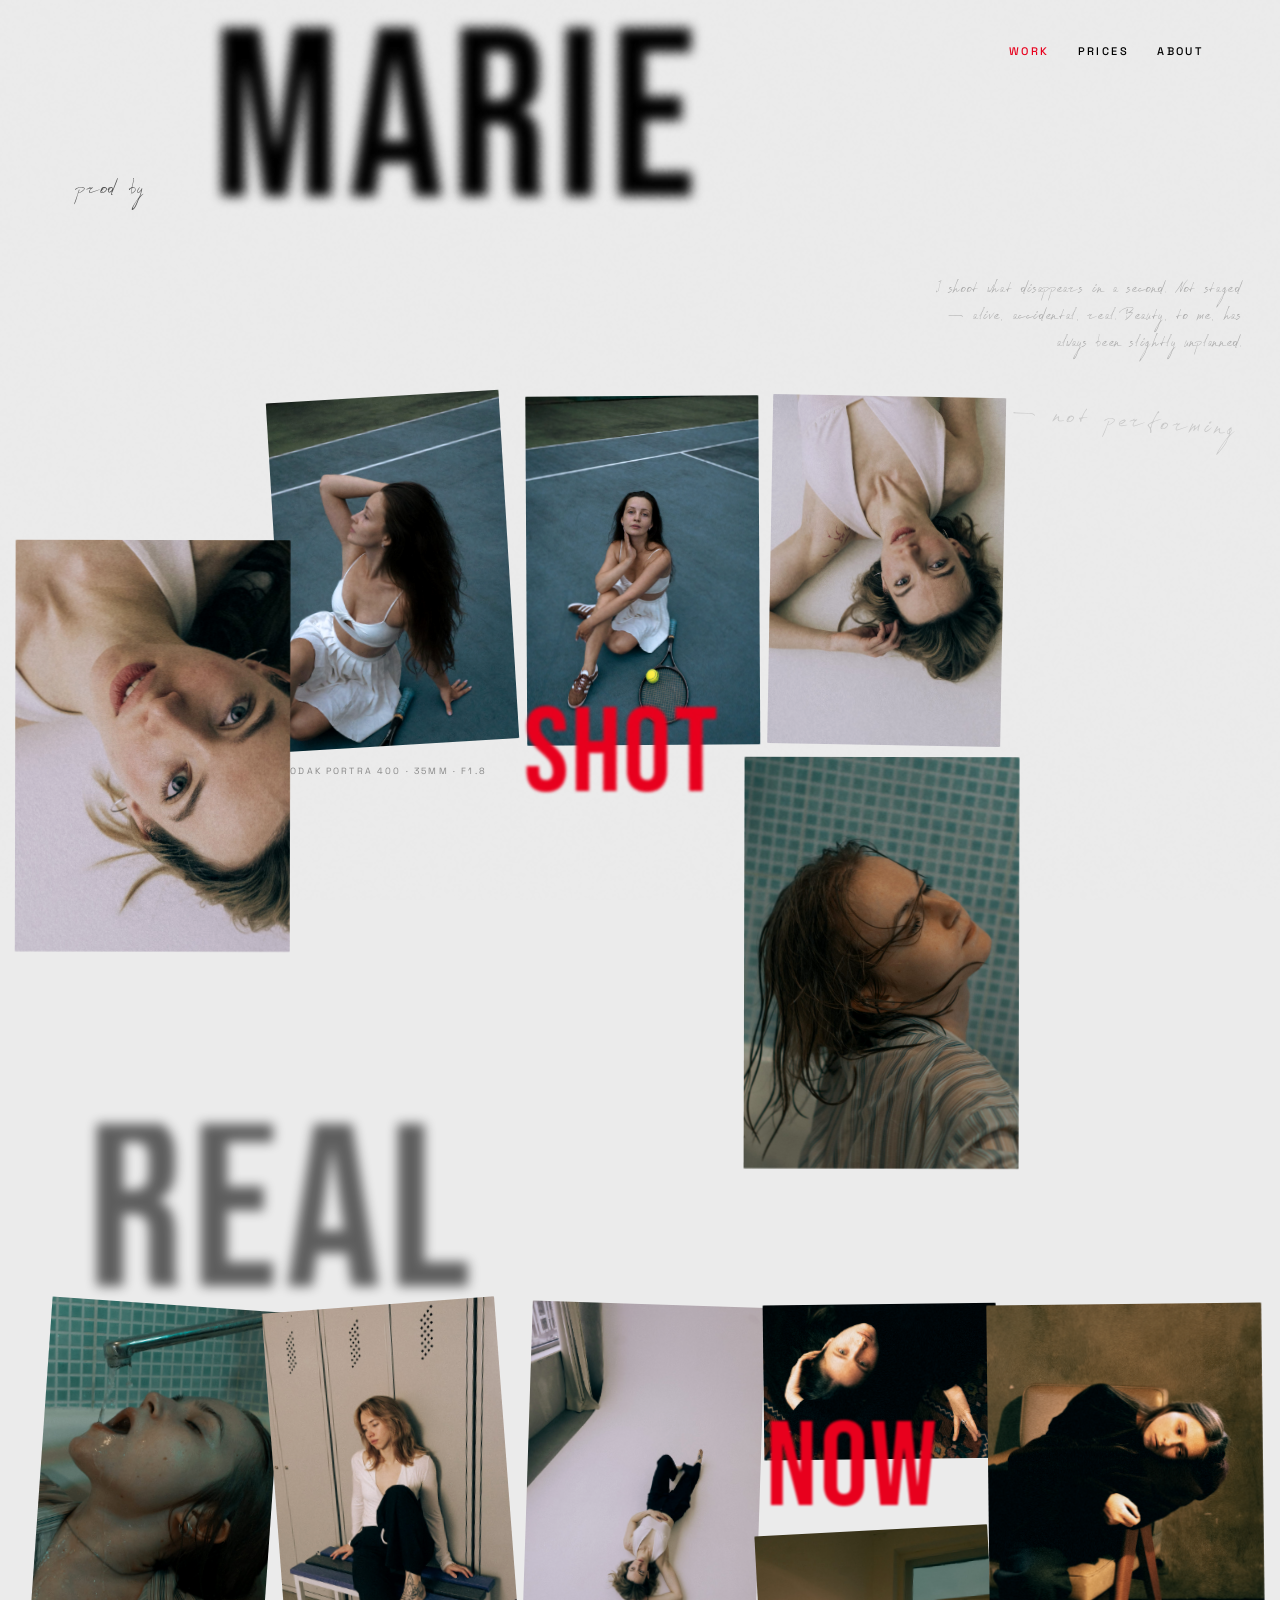
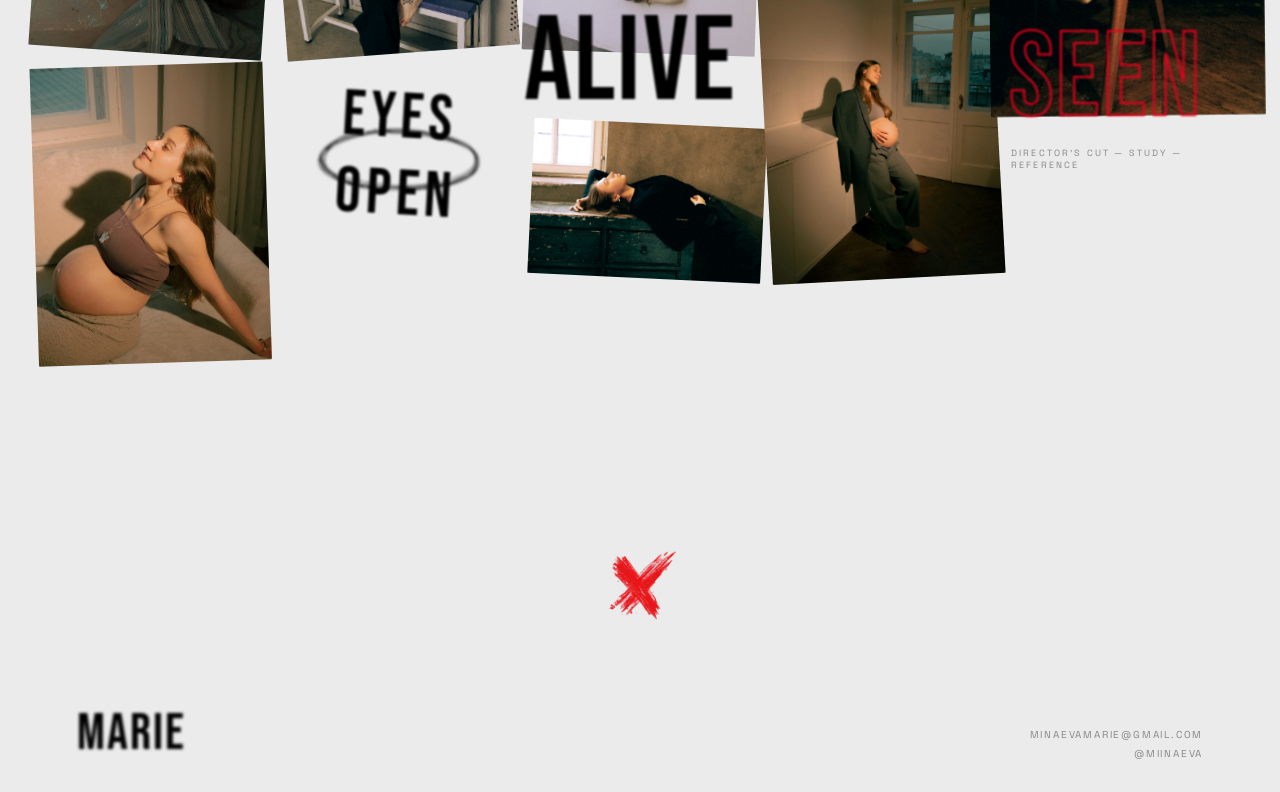
==== index.html @ 97c56f2b "video update" ====
<!DOCTYPE html>
<html lang="ru">
<head>
  <meta charset="UTF-8">
  <meta name="viewport" content="width=device-width, initial-scale=1.0">
  <title>MARIE — Portfolio</title>
  <link rel="icon" href="icons/favicon.png" type="image/png">
  <link rel="stylesheet" href="style.css">
</head>
<body>

  <nav>
    <span class="nav-sub">prod by</span>
    <a href="index.html" class="nav-logo">MARIE</a>
    <div class="nav-links">
      <a href="index.html" class="active">WORK</a>
      <a href="pricing.html">PRICES</a>
      <a href="about.html">ABOUT</a>
    </div>
  </nav>

  <div class="quote-sidebar">I shoot what disappears in a second. Not staged — alive, accidental, real. Beauty, to me, has always been slightly unplanned.</div>

  <div class="gallery-intro">
    <div class="gallery-intro-quote">I shoot what disappears in a second. Not staged — alive, accidental, real. Beauty, to me, has always been slightly unplanned.</div>
  </div>

  <div class="gallery-wrap">
    <div class="gallery-grid" id="gallery"></div>
  </div>

  <div class="page-footer-cross">
    <img src="icons/cross.png" alt="">
  </div>

  <footer class="site-footer">
    <div class="site-footer-name">MARIE</div>
    <div class="site-footer-links">
      <a href="mailto:minaevamarie@gmail.com">minaevamarie@gmail.com</a>
      <a href="https://www.instagram.com/miinaeva/" target="_blank" rel="noopener">@miinaeva</a>
    </div>
  </footer>

  <div id="lightbox">
    <button id="lb-close">×</button>
    <button id="lb-prev">&#8592;</button>
    <button id="lb-next">&#8594;</button>
    <img id="lb-img" src="" alt="">
    <iframe id="lb-video" src="" allow="autoplay; fullscreen; picture-in-picture" allowfullscreen></iframe>
  </div>

  <script src="script.js"></script>
  <script src="grain.js"></script>
</body>
</html>
---- style.css ----
@import url('https://fonts.googleapis.com/css2?family=Bebas+Neue&family=Rock+Salt&family=Space+Grotesk:wght@300;400;500&display=swap');

@font-face {
  font-family: 'Chicoree';
  src: url('font/Chicoree Em. Bold.otf') format('opentype');
  font-weight: bold;
  font-style: normal;
}

@font-face {
  font-family: 'Shlapak';
  src: url('font/Shlapak Script.otf') format('opentype');
  font-weight: normal;
  font-style: normal;
}

:root {
  --bg: #FFFFFF;
  --black: #000000;
  --red: #E8001D;
}

*, *::before, *::after { box-sizing: border-box; margin: 0; padding: 0; }
html { scroll-behavior: smooth; }

body {
  background-color: var(--bg);
  background-image: url("data:image/svg+xml,%3Csvg xmlns='http://www.w3.org/2000/svg' width='250' height='250'%3E%3Cfilter id='n'%3E%3CfeTurbulence type='fractalNoise' baseFrequency='0.75' numOctaves='4' stitchTiles='stitch'/%3E%3CfeColorMatrix type='saturate' values='0'/%3E%3CfeBlend in='SourceGraphic' mode='multiply'/%3E%3C/filter%3E%3Crect width='250' height='250' filter='url(%23n)' opacity='0.08'/%3E%3C/svg%3E");
  background-repeat: repeat;
  background-size: 400px 400px;
  color: var(--black);
  font-family: 'Space Grotesk', sans-serif;
  overflow-x: hidden;
}


/* ── NAV ── */
nav {
  position: relative;
  z-index: 500;
  overflow: visible;
  display: flex;
  justify-content: space-between;
  align-items: flex-end;
  padding: 22px 6% 18px;
  background-color: var(--bg);
  background-image: url("data:image/svg+xml,%3Csvg xmlns='http://www.w3.org/2000/svg' width='250' height='250'%3E%3Cfilter id='n'%3E%3CfeTurbulence type='fractalNoise' baseFrequency='0.75' numOctaves='4' stitchTiles='stitch'/%3E%3CfeColorMatrix type='saturate' values='0'/%3E%3CfeBlend in='SourceGraphic' mode='multiply'/%3E%3C/filter%3E%3Crect width='250' height='250' filter='url(%23n)' opacity='0.08'/%3E%3C/svg%3E");
  background-size: 400px 400px;
}

.nav-sub {
  font-family: 'Shlapak', cursive;
  font-size: 22px;
  font-weight: normal;
  letter-spacing: 0.04em;
  color: #555555;
  text-transform: lowercase;
  white-space: nowrap;
  position: absolute;
  left: 6%;
  bottom: 46px;
}

.nav-logo {
  font-family: 'Bebas Neue', sans-serif;
  font-size: clamp(100px, 20vw, 240px);
  color: var(--black);
  text-decoration: none;
  letter-spacing: 0.03em;
  line-height: 0.85;
  filter: blur(6px);
  margin-left: 12%;
}

.nav-links { display: flex; gap: 28px; align-self: flex-start; padding-top: 22px; }

.nav-links a {
  font-size: 11px;
  font-weight: 500;
  letter-spacing: 0.22em;
  text-transform: uppercase;
  color: var(--black);
  text-decoration: none;
  transition: color 0.15s;
}

.nav-links a.active,
.nav-links a:hover { color: var(--red); }

/* ── GALLERY ── */
.gallery-wrap { padding: 20px 3% 120px 3%; position: relative; }

.gallery-grid {
  columns: 5 140px;
  column-gap: 10px;
}

/* Photo card */
.photo-card {
  break-inside: avoid;
  display: inline-block;
  width: 100%;
  margin-bottom: 12px;
  position: relative;
  overflow: visible;
  cursor: pointer;
  z-index: 1;
  opacity: 0;
  translate: 0 18px;
  transition: opacity 0.55s ease, translate 0.55s ease;
}

.photo-card.visible {
  opacity: 1;
  translate: 0 0;
}

.photo-card:hover { z-index: 20; }

.photo-inner {
  overflow: hidden;
  position: relative;
  line-height: 0;
  border-radius: 1px;
  -webkit-transform: translateZ(0);
  transform: translateZ(0);
  -webkit-backface-visibility: hidden;
  backface-visibility: hidden;
}

.photo-inner img {
  width: 100%;
  height: auto;
  display: block;
  transition: transform 0.5s ease;
  filter: contrast(1.04);
}

.photo-card:hover .photo-inner img { transform: scale(1.03); }

/* Big photo card */
.photo-card.big {
  z-index: 5;
  margin-bottom: 28px;
  transform-origin: top center;
}

/* Cross stamp on photo */
.photo-x {
  position: absolute;
  pointer-events: none;
  z-index: 5;
  top: 5%;
  left: 5%;
  width: 42%;
}

.photo-x img {
  width: 100%;
  height: auto;
  display: block;
  mix-blend-mode: multiply;
}

/* ━━━━━━━━━━━━━━━━━━━━━━━━━━━━━━━━
   SCATTER TEXT TYPES
━━━━━━━━━━━━━━━━━━━━━━━━━━━━━━━━ */

/* Shared base for all scatter elements */
[class^="st"] {
  break-inside: avoid;
  display: inline-block;
  width: 100%;
  position: relative;
  pointer-events: none;
  user-select: none;
  margin-bottom: 12px;
}

/* ── 1. HUGE single word: SHOT / STILL / PROOF etc. */
.st-word {
  font-family: 'Bebas Neue', sans-serif;
  font-size: clamp(52px, 10vw, 120px);
  line-height: 0.84;
  letter-spacing: 0.02em;
  color: var(--black);
  padding: 4px 0;
}

.st-word.outline {
  -webkit-text-stroke: 2px var(--black);
  color: transparent;
}

.st-word.red { color: var(--red); }

.st-word.red-outline {
  -webkit-text-stroke: 2px var(--red);
  color: transparent;
}

/* ghost — enormous, barely visible, background feel */
.st-word.ghost {
  font-size: clamp(100px, 22vw, 260px);
  color: rgba(0,0,0,0.04);
  line-height: 0.8;
  overflow: visible;
  -webkit-text-stroke: 0;
}

/* Creep over photo above */
.overlap-up {
  margin-top: -56px;
  z-index: 10;
  margin-bottom: 6px;
}

.overlap-up-sm {
  margin-top: -28px;
  z-index: 10;
  margin-bottom: 4px;
}

/* ── 2. Dazed-style phrase: "no filter needed" */
.st-phrase {
  font-family: 'Shlapak', cursive;
  font-size: clamp(14px, 2.4vw, 24px);
  letter-spacing: 0.14em;
  color: var(--black);
  padding: 10px 2px;
  line-height: 1.1;
}

.st-phrase.gray  { color: #C8C8C8; }
.st-phrase.red   { color: var(--red); font-size: clamp(16px, 3vw, 30px); }
.st-phrase.right { text-align: right; margin-left: auto; display: block; }

/* ── 3. Illegible handwriting — very small, extreme rotation */
.st-illegible {
  font-family: 'Rock Salt', cursive;
  font-size: 11px;
  color: rgba(0, 0, 0, 0.22);
  white-space: nowrap;
  overflow: visible;
  padding: 20px 0 16px;
  line-height: 1;
  letter-spacing: 0.01em;
  transform-origin: left center;
}

/* ── 4. Polaroid handwritten caption — small, legible-ish, gray */
.st-hand {
  font-family: 'Rock Salt', cursive;
  font-size: 18px;
  color: #C0C0C0;
  padding: 10px 4px;
  line-height: 1.3;
}

.st-hand.dark {
  font-size: 16px;
  color: rgba(0,0,0,0.3);
}

/* ── 5. Film/editorial label */
.st-label {
  font-family: 'Space Grotesk', sans-serif;
  font-size: 9px;
  letter-spacing: 0.24em;
  text-transform: uppercase;
  color: #888888;
  padding: 8px 2px;
}

/* ── 6. Long italic quote */
.st-quote {
  break-inside: avoid;
  display: inline-block;
  width: 100%;
  font-family: 'Space Grotesk', sans-serif;
  font-size: 10px;
  font-style: italic;
  font-weight: 300;
  color: #AAAAAA;
  line-height: 1.6;
  text-align: right;
  letter-spacing: 0.04em;
  padding: 6px 2px;
  margin-bottom: 10px;
}

.quote-sidebar {
  display: none;
}

/* ── Gallery intro ─────────────────────────────────────────── */
.gallery-intro {
  padding: 30px 3% 20px;
  display: flex;
  justify-content: flex-end;
}

.gallery-intro-quote {
  font-family: 'Shlapak', cursive;
  font-size: 16px;
  font-style: normal;
  font-weight: 300;
  color: #AAAAAA;
  line-height: 1.7;
  letter-spacing: 0.04em;
  max-width: 320px;
  text-align: right;
}

/* ── Shot image */
.st-shot {
  break-inside: avoid;
  display: inline-block;
  width: 100%;
  margin-bottom: 12px;
}

.st-shot img {
  width: 70%;
  max-width: 220px;
  height: auto;
  display: block;
  mix-blend-mode: multiply;
}

/* ── Circled text */
.st-circled {
  break-inside: avoid;
  display: inline-block;
  width: 100%;
  margin-bottom: 12px;
  position: relative;
}

.st-circled-text {
  font-family: 'Bebas Neue', sans-serif;
  font-size: clamp(32px, 6vw, 64px);
  letter-spacing: 0.08em;
  color: var(--black);
  display: block;
  text-align: center;
  padding: 14px 24px;
  position: relative;
  z-index: 1;
  filter: blur(1px);
}

.st-circled-text.red { color: var(--red); }

.st-circle-img {
  position: absolute;
  top: 50%;
  left: 50%;
  transform: translate(-50%, -50%);
  width: 92%;
  height: auto;
  pointer-events: none;
  mix-blend-mode: multiply;
  filter: blur(1.5px);
  z-index: 2;
}

/* ── 7. Cross image */
.st-x {
  padding: 0;
}

.st-x img {
  width: 55%;
  max-width: 180px;
  height: auto;
  display: block;
  mix-blend-mode: multiply;
}

/* ── 8. Thin red rule */
.st-rule {
  border: none;
  border-top: 2px solid var(--red);
  margin-bottom: 12px;
  break-inside: avoid;
  display: inline-block;
  width: 100%;
}

/* ── BLUR WORD — full width, column-span ── */
.st-blur {
  column-span: all;
  display: block;
  font-family: 'Bebas Neue', sans-serif;
  font-size: clamp(100px, 20vw, 240px);
  line-height: 0.75;
  letter-spacing: 0.03em;
  color: var(--black);
  filter: blur(6px);
  opacity: 0.6;
  padding: 0 4%;
  margin: -10px 0 0;
  pointer-events: none;
  user-select: none;
  overflow: hidden;
}

.st-blur.red { color: var(--red); }

/* ── TORN PAPER ── */

/* Full-width torn strip — spans all columns, acts as section break */
.paper-break {
  column-span: all;
  display: block;
  width: 100%;
  position: relative;
  margin: 10px 0 6px;
  overflow: hidden;
  line-height: 0;
  background: #0a0a0a;
}

.paper-break img {
  width: 100%;
  height: 100px;
  object-fit: cover;
  object-position: center 48%;
  display: block;
  opacity: 0.92;
}

.paper-break-text {
  position: absolute;
  top: 50%;
  left: 50%;
  transform: translate(-50%, -50%);
  font-family: 'Bebas Neue', sans-serif;
  font-size: clamp(13px, 2vw, 20px);
  letter-spacing: 0.28em;
  color: #ffffff;
  white-space: nowrap;
  pointer-events: none;
}

/* Torn note — column-flow card, text on white paper area */
.paper-note {
  break-inside: avoid;
  display: inline-block;
  width: 100%;
  margin-bottom: 12px;
  position: relative;
  line-height: 0;
}

.paper-note img {
  width: 100%;
  height: auto;
  display: block;
}

.paper-note-text {
  position: absolute;
  top: 48%;
  left: 50%;
  transform: translate(-50%, -50%);
  font-family: 'Rock Salt', cursive;
  font-size: clamp(14px, 2.2vw, 20px);
  color: #3A3A3A;
  text-align: center;
  width: 76%;
  line-height: 1.4;
  white-space: nowrap;
  overflow: hidden;
  pointer-events: none;
}

/* ── VIDEO ── */
.photo-inner video {
  width: 100%;
  height: auto;
  display: block;
  transition: transform 0.5s ease;
  filter: contrast(1.04);
}

.photo-card:hover .photo-inner video { transform: scale(1.03); }

#lb-video {
  display: none;
  width: 90vw;
  max-width: 900px;
  aspect-ratio: 16/9;
  border: none;
  cursor: default;
}


/* ── Footer cross ── */
.page-footer-cross {
  display: flex;
  justify-content: center;
  padding: 10px 0 0;
}

.page-footer-cross img {
  width: 120px;
  height: auto;
  mix-blend-mode: multiply;
}

/* ── Site footer ── */
.site-footer {
  display: flex;
  justify-content: space-between;
  align-items: flex-end;
  padding: 16px 6% 32px;
  margin-top: 8px;
}

.site-footer-name {
  font-family: 'Bebas Neue', sans-serif;
  font-size: clamp(28px, 5vw, 52px);
  letter-spacing: 0.04em;
  color: var(--black);
  filter: blur(1.5px);
  line-height: 1;
}

.site-footer-links {
  display: flex;
  flex-direction: column;
  align-items: flex-end;
  gap: 6px;
}

.site-footer-links a {
  font-family: 'Space Grotesk', sans-serif;
  font-size: 10px;
  font-weight: 400;
  letter-spacing: 0.18em;
  text-transform: uppercase;
  color: #888;
  text-decoration: none;
  transition: color 0.15s;
}

.site-footer-links a:hover { color: var(--red); }

/* ── LIGHTBOX ── */
#lightbox {
  display: none;
  position: fixed;
  inset: 0;
  background: rgba(0,0,0,0.95);
  z-index: 1000;
  align-items: center;
  justify-content: center;
  cursor: zoom-out;
}

#lightbox.open { display: flex; }

#lb-img {
  max-width: 90vw;
  max-height: 90vh;
  object-fit: contain;
  display: block;
  cursor: default;
  user-select: none;
}

#lb-close {
  position: fixed;
  top: 20px;
  right: 28px;
  background: none;
  border: none;
  color: #fff;
  font-family: 'Bebas Neue', sans-serif;
  font-size: 48px;
  line-height: 1;
  cursor: pointer;
  opacity: 0.6;
  transition: opacity 0.2s;
  z-index: 1001;
}

#lb-close:hover { opacity: 1; }

#lb-prev, #lb-next {
  position: fixed;
  top: 50%;
  transform: translateY(-50%);
  background: none;
  border: none;
  color: #fff;
  font-size: 28px;
  cursor: pointer;
  opacity: 0.35;
  transition: opacity 0.2s;
  padding: 24px 18px;
  z-index: 1001;
}

#lb-prev { left: 8px; }
#lb-next { right: 8px; }
#lb-prev:hover, #lb-next:hover { opacity: 1; }

/* ━━━━━━━━━━━━━━━━━━━━━━━━━━━━━━━━
   ABOUT PAGE
━━━━━━━━━━━━━━━━━━━━━━━━━━━━━━━━ */
.about-wrap {
  display: grid;
  grid-template-columns: 1fr 1fr;
  min-height: calc(100vh - 72px);
}

.about-photo {
  position: sticky;
  top: 72px;
  height: calc(100vh - 72px);
  overflow: hidden;
  padding: 72px 52px 72px 64px;
  box-sizing: border-box;
}

.about-photo img {
  width: 100%;
  height: 100%;
  object-fit: cover;
  object-position: center 15%;
  display: block;
  filter: contrast(1.06);
}

.about-content {
  padding: 64px 32px 80px 8%;
  display: flex;
  flex-direction: column;
  justify-content: center;
  gap: 32px;
}

.about-name {
  font-family: 'Bebas Neue', sans-serif;
  font-size: clamp(72px, 10vw, 120px);
  line-height: 0.85;
  letter-spacing: 0.03em;
}

.about-name .dot { color: var(--red); }

.about-bio {
  font-family: 'Shlapak', cursive;
  font-size: clamp(20px, 2.4vw, 26px);
  line-height: 1.7;
  color: #1A1A1A;
  margin-bottom: 1.7em;
  max-width: 380px;
}

.about-divider {
  width: 40px;
  height: 2px;
  background: var(--red);
}

.about-links { display: flex; flex-direction: column; width: 100%; }

.about-link {
  display: flex;
  align-items: center;
  justify-content: space-between;
  text-decoration: none;
  color: var(--black);
  font-size: 11px;
  font-weight: 500;
  letter-spacing: 0.2em;
  text-transform: uppercase;
  padding: 16px 0;
  border-bottom: 1px solid rgba(0,0,0,0.1);
  transition: color 0.2s, padding-left 0.2s;
}

.about-link:hover { color: var(--red); padding-left: 8px; }

.link-arrow {
  font-family: 'Bebas Neue', sans-serif;
  font-size: 20px;
  letter-spacing: 0;
}

/* ── RESPONSIVE ── */

@media (max-width: 900px) {
  .gallery-grid { columns: 4 130px; }
}

/* ── Tablet ── */
@media (max-width: 860px) {
  .about-wrap { grid-template-columns: 1fr; }
  .about-photo {
    position: relative;
    top: 0;
    height: 75vw;
    padding: 20px 20px 0;
  }
  .about-content { padding: 40px 8% 60px; justify-content: flex-start; }
  .about-bio { font-size: clamp(18px, 3.5vw, 24px); max-width: 100%; }
}

/* ── Mobile ── */
@media (max-width: 600px) {
  /* Nav */
  nav { padding: 14px 5% 12px; }
  .nav-logo {
    font-size: clamp(62px, 17vw, 100px);
    margin-left: 22%;
    filter: blur(4px);
  }
  .nav-sub { font-size: 16px; bottom: 30px; left: 5%; }
  .nav-links { gap: 14px; padding-top: 12px; }
  .nav-links a { font-size: 10px; letter-spacing: 0.18em; }

  /* Gallery intro */
  .gallery-intro { padding: 16px 4% 10px; }
  .gallery-intro-quote {
    font-size: 14px;
    max-width: 100%;
    text-align: right;
  }

  /* Gallery grid */
  .gallery-wrap { padding: 12px 2% 80px; }
  .gallery-grid { columns: 2 130px; column-gap: 8px; }
  .photo-card { margin-bottom: 8px; }

  /* Scatter text */
  .st-word { font-size: clamp(34px, 9vw, 72px); }
  .st-blur {
    font-size: clamp(72px, 18vw, 160px);
    padding: 0 2%;
    filter: blur(3px);
  }
  .st-phrase { font-size: clamp(12px, 3.5vw, 20px); letter-spacing: 0.08em; }
  .st-label { font-size: 8px; letter-spacing: 0.18em; }
  .overlap-up { margin-top: -26px; }
  .st-circled-text { font-size: clamp(24px, 7vw, 48px); }

  /* About */
  .about-photo { height: 80vw; padding: 16px 16px 0; }
  .about-content { padding: 32px 6% 50px; gap: 20px; }
  .about-bio {
    font-size: clamp(18px, 5vw, 24px);
    margin-bottom: 1em;
  }
  .about-link { padding: 14px 0; font-size: 10px; }

  /* Lightbox */
  #lb-close { font-size: 36px; top: 14px; right: 16px; }
  #lb-prev, #lb-next { font-size: 22px; padding: 16px 12px; }
  #lb-img { max-width: 96vw; max-height: 86vh; }

  /* Footer */
  .page-footer-cross img { width: 80px; }
}
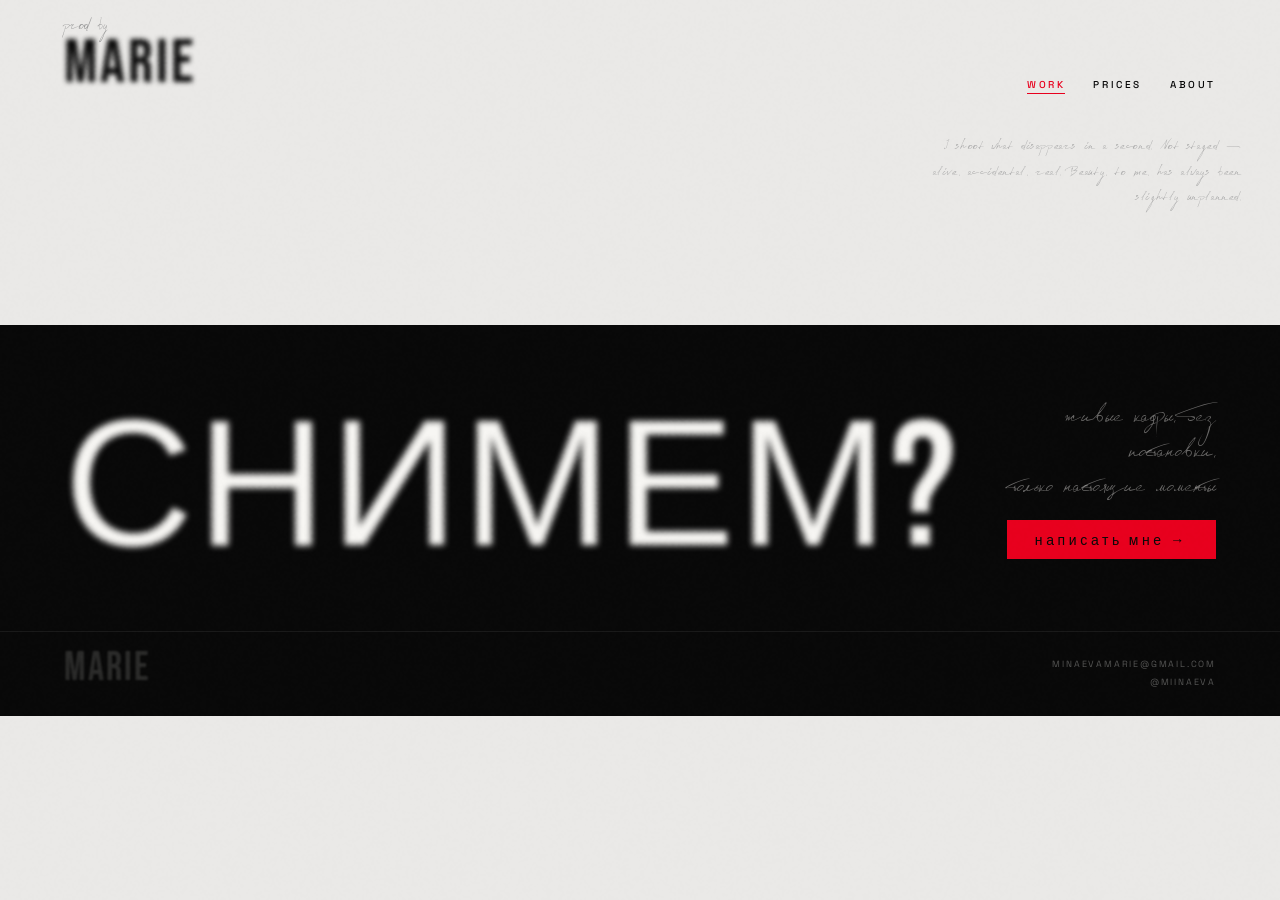
==== commit ace63377: "redesign" ====
--- a/index.html
+++ b/index.html
@@ -9,17 +9,28 @@
 </head>
 <body>
 
-  <nav>
-    <span class="nav-sub">prod by</span>
-    <a href="index.html" class="nav-logo">MARIE</a>
+  <!-- ── CURSOR ── -->
+  <div id="cursor">
+    <svg width="28" height="28" viewBox="0 0 28 28" fill="none">
+      <line x1="14" y1="0" x2="14" y2="10" stroke="#E8001D" stroke-width="1.5"/>
+      <line x1="14" y1="18" x2="14" y2="28" stroke="#E8001D" stroke-width="1.5"/>
+      <line x1="0" y1="14" x2="10" y2="14" stroke="#E8001D" stroke-width="1.5"/>
+      <line x1="18" y1="14" x2="28" y2="14" stroke="#E8001D" stroke-width="1.5"/>
+      <circle id="cursor-dot" cx="14" cy="14" r="2.5" fill="#E8001D"/>
+    </svg>
+  </div>
+
+  <nav id="main-nav">
+    <div class="nav-left">
+      <span class="nav-sub">prod by</span>
+      <a href="index.html" class="nav-logo">MARIE</a>
+    </div>
     <div class="nav-links">
       <a href="index.html" class="active">WORK</a>
       <a href="pricing.html">PRICES</a>
       <a href="about.html">ABOUT</a>
     </div>
   </nav>
-
-  <div class="quote-sidebar">I shoot what disappears in a second. Not staged — alive, accidental, real. Beauty, to me, has always been slightly unplanned.</div>
 
   <div class="gallery-intro">
     <div class="gallery-intro-quote">I shoot what disappears in a second. Not staged — alive, accidental, real. Beauty, to me, has always been slightly unplanned.</div>
@@ -29,8 +40,12 @@
     <div class="gallery-grid" id="gallery"></div>
   </div>
 
-  <div class="page-footer-cross">
-    <img src="icons/cross.png" alt="">
+  <div class="cta-section">
+    <div class="cta-big">СНИМЕМ?</div>
+    <div class="cta-right">
+      <p class="cta-tagline">живые кадры, без постановки,<br>только настоящие моменты</p>
+      <a href="https://t.me/miinaeva" class="cta-btn" target="_blank" rel="noopener">написать мне →</a>
+    </div>
   </div>
 
   <footer class="site-footer">
@@ -45,11 +60,33 @@
     <button id="lb-close">×</button>
     <button id="lb-prev">&#8592;</button>
     <button id="lb-next">&#8594;</button>
-    <img id="lb-img" src="" alt="">
+    <img id="lb-img" alt="">
     <iframe id="lb-video" src="" allow="autoplay; fullscreen; picture-in-picture" allowfullscreen></iframe>
   </div>
 
   <script src="script.js"></script>
   <script src="grain.js"></script>
+  <script>
+    // ── Sticky nav ──
+    const nav = document.getElementById('main-nav');
+    window.addEventListener('scroll', () => {
+      nav.classList.toggle('scrolled', window.scrollY > 30);
+    }, { passive: true });
+
+    // ── Custom cursor ──
+    const cursor = document.getElementById('cursor');
+    let mx = -100, my = -100, cx = -100, cy = -100;
+    document.addEventListener('mousemove', e => { mx = e.clientX; my = e.clientY; });
+    (function raf() {
+      cx += (mx - cx) * 0.18;
+      cy += (my - cy) * 0.18;
+      cursor.style.transform = `translate(${cx}px, ${cy}px) translate(-50%, -50%)`;
+      requestAnimationFrame(raf);
+    })();
+    document.querySelectorAll('a, button, .photo-card').forEach(el => {
+      el.addEventListener('mouseenter', () => cursor.classList.add('hovering'));
+      el.addEventListener('mouseleave', () => cursor.classList.remove('hovering'));
+    });
+  </script>
 </body>
-</html>+</html>
--- a/style.css
+++ b/style.css
@@ -15,8 +15,8 @@
 }
 
 :root {
-  --bg: #FFFFFF;
-  --black: #000000;
+  --bg: #F7F6F3;
+  --black: #080808;
   --red: #E8001D;
 }
 
@@ -25,74 +25,136 @@
 
 body {
   background-color: var(--bg);
-  background-image: url("data:image/svg+xml,%3Csvg xmlns='http://www.w3.org/2000/svg' width='250' height='250'%3E%3Cfilter id='n'%3E%3CfeTurbulence type='fractalNoise' baseFrequency='0.75' numOctaves='4' stitchTiles='stitch'/%3E%3CfeColorMatrix type='saturate' values='0'/%3E%3CfeBlend in='SourceGraphic' mode='multiply'/%3E%3C/filter%3E%3Crect width='250' height='250' filter='url(%23n)' opacity='0.08'/%3E%3C/svg%3E");
+  background-image: url("data:image/svg+xml,%3Csvg xmlns='http://www.w3.org/2000/svg' width='250' height='250'%3E%3Cfilter id='n'%3E%3CfeTurbulence type='fractalNoise' baseFrequency='0.75' numOctaves='4' stitchTiles='stitch'/%3E%3CfeColorMatrix type='saturate' values='0'/%3E%3CfeBlend in='SourceGraphic' mode='multiply'/%3E%3C/filter%3E%3Crect width='250' height='250' filter='url(%23n)' opacity='0.05'/%3E%3C/svg%3E");
   background-repeat: repeat;
   background-size: 400px 400px;
   color: var(--black);
   font-family: 'Space Grotesk', sans-serif;
   overflow-x: hidden;
-}
-
-
-/* ── NAV ── */
+  cursor: none;
+}
+
+/* ━━━━━━━━━━━━━━━━━━━━━━━━━━
+   CUSTOM CURSOR
+━━━━━━━━━━━━━━━━━━━━━━━━━━ */
+#cursor {
+  position: fixed;
+  top: 0; left: 0;
+  pointer-events: none;
+  z-index: 9999;
+  transform: translate(-50%, -50%);
+}
+#cursor svg { display: block; }
+#cursor-dot {
+  transition: transform 0.2s ease;
+  transform-origin: center;
+}
+#cursor.hovering #cursor-dot { transform: scale(3); }
+a, button, .photo-card { cursor: none; }
+
+/* ━━━━━━━━━━━━━━━━━━━━━━━━━━
+   NAV
+━━━━━━━━━━━━━━━━━━━━━━━━━━ */
 nav {
-  position: relative;
+  position: sticky;
+  top: 0;
   z-index: 500;
-  overflow: visible;
   display: flex;
   justify-content: space-between;
   align-items: flex-end;
-  padding: 22px 6% 18px;
+  padding: 16px 5% 12px;
   background-color: var(--bg);
-  background-image: url("data:image/svg+xml,%3Csvg xmlns='http://www.w3.org/2000/svg' width='250' height='250'%3E%3Cfilter id='n'%3E%3CfeTurbulence type='fractalNoise' baseFrequency='0.75' numOctaves='4' stitchTiles='stitch'/%3E%3CfeColorMatrix type='saturate' values='0'/%3E%3CfeBlend in='SourceGraphic' mode='multiply'/%3E%3C/filter%3E%3Crect width='250' height='250' filter='url(%23n)' opacity='0.08'/%3E%3C/svg%3E");
+  background-image: url("data:image/svg+xml,%3Csvg xmlns='http://www.w3.org/2000/svg' width='250' height='250'%3E%3Cfilter id='n'%3E%3CfeTurbulence type='fractalNoise' baseFrequency='0.75' numOctaves='4' stitchTiles='stitch'/%3E%3CfeColorMatrix type='saturate' values='0'/%3E%3CfeBlend in='SourceGraphic' mode='multiply'/%3E%3C/filter%3E%3Crect width='250' height='250' filter='url(%23n)' opacity='0.05'/%3E%3C/svg%3E");
   background-size: 400px 400px;
+  border-bottom: 1.5px solid transparent;
+  transition: border-color 0.3s ease, box-shadow 0.3s ease;
+}
+nav.scrolled {
+  border-bottom-color: var(--red);
+  box-shadow: 0 1px 0 0 var(--red);
+}
+
+.nav-left {
+  display: flex;
+  flex-direction: column;
+  gap: 0;
 }
 
 .nav-sub {
   font-family: 'Shlapak', cursive;
-  font-size: 22px;
+  font-size: 16px;
   font-weight: normal;
-  letter-spacing: 0.04em;
-  color: #555555;
-  text-transform: lowercase;
-  white-space: nowrap;
-  position: absolute;
-  left: 6%;
-  bottom: 46px;
+  color: #999;
+  line-height: 1;
+  margin-bottom: 1px;
 }
 
 .nav-logo {
   font-family: 'Bebas Neue', sans-serif;
-  font-size: clamp(100px, 20vw, 240px);
+  font-size: clamp(36px, 5.5vw, 62px);
   color: var(--black);
   text-decoration: none;
-  letter-spacing: 0.03em;
-  line-height: 0.85;
-  filter: blur(6px);
-  margin-left: 12%;
-}
-
-.nav-links { display: flex; gap: 28px; align-self: flex-start; padding-top: 22px; }
+  letter-spacing: 0.05em;
+  line-height: 1;
+  filter: blur(2.5px);
+  transition: filter 0.3s;
+}
+.nav-logo:hover { filter: blur(0); }
+
+.nav-links {
+  display: flex;
+  gap: 28px;
+  align-self: flex-end;
+  padding-bottom: 4px;
+}
 
 .nav-links a {
-  font-size: 11px;
+  font-size: 10px;
   font-weight: 500;
-  letter-spacing: 0.22em;
+  letter-spacing: 0.26em;
   text-transform: uppercase;
   color: var(--black);
   text-decoration: none;
   transition: color 0.15s;
-}
-
+  position: relative;
+}
+.nav-links a::after {
+  content: '';
+  position: absolute;
+  bottom: -3px; left: 0; right: 0;
+  height: 1.5px;
+  background: var(--red);
+  transform: scaleX(0);
+  transform-origin: left;
+  transition: transform 0.2s ease;
+}
+.nav-links a.active::after,
+.nav-links a:hover::after { transform: scaleX(1); }
 .nav-links a.active,
 .nav-links a:hover { color: var(--red); }
 
 /* ── GALLERY ── */
-.gallery-wrap { padding: 20px 3% 120px 3%; position: relative; }
+.gallery-wrap { padding: 20px 3% 0 3%; position: relative; }
 
 .gallery-grid {
-  columns: 5 140px;
-  column-gap: 10px;
+  columns: 4;
+  column-gap: 8px;
+}
+
+/* Main photos row */
+.gallery-main-row {
+  column-span: all;
+  display: flex;
+  gap: 8px;
+  margin-bottom: 8px;
+  align-items: flex-start;
+}
+
+.gallery-main-row .photo-card {
+  flex: 1;
+  min-width: 0;
+  margin-bottom: 0;
+  max-width: 33.333%;
 }
 
 /* Photo card */
@@ -100,10 +162,10 @@
   break-inside: avoid;
   display: inline-block;
   width: 100%;
-  margin-bottom: 12px;
+  margin-bottom: 8px;
   position: relative;
-  overflow: visible;
-  cursor: pointer;
+  overflow: hidden;
+  cursor: none;
   z-index: 1;
   opacity: 0;
   translate: 0 18px;
@@ -115,6 +177,17 @@
   translate: 0 0;
 }
 
+.photo-card::after {
+  content: '';
+  position: absolute;
+  inset: 0;
+  border: 2px solid var(--red);
+  opacity: 0;
+  transition: opacity 0.25s ease;
+  pointer-events: none;
+  z-index: 2;
+}
+.photo-card:hover::after { opacity: 1; }
 .photo-card:hover { z-index: 20; }
 
 .photo-inner {
@@ -141,32 +214,44 @@
 /* Big photo card */
 .photo-card.big {
   z-index: 5;
-  margin-bottom: 28px;
+  margin-bottom: 24px;
   transform-origin: top center;
 }
 
-/* Cross stamp on photo */
-.photo-x {
-  position: absolute;
-  pointer-events: none;
-  z-index: 5;
-  top: 5%;
-  left: 5%;
-  width: 42%;
-}
-
-.photo-x img {
+/* ── VIDEO ── */
+.photo-inner video {
   width: 100%;
   height: auto;
   display: block;
-  mix-blend-mode: multiply;
-}
-
-/* ━━━━━━━━━━━━━━━━━━━━━━━━━━━━━━━━
+  transition: transform 0.5s ease;
+  filter: contrast(1.04);
+}
+.photo-inner:has(video) {
+  aspect-ratio: 9 / 16;
+  background: #111;
+}
+.photo-inner:has(video) video {
+  position: absolute;
+  inset: 0;
+  width: 100%;
+  height: 100%;
+  object-fit: cover;
+}
+.photo-inner { position: relative; }
+.photo-card:hover .photo-inner video { transform: scale(1.03); }
+
+#lb-video {
+  display: none;
+  width: 90vw;
+  max-width: 900px;
+  aspect-ratio: 16/9;
+  border: none;
+  cursor: default;
+}
+
+/* ━━━━━━━━━━━━━━━━━━━━━━━━━━
    SCATTER TEXT TYPES
-━━━━━━━━━━━━━━━━━━━━━━━━━━━━━━━━ */
-
-/* Shared base for all scatter elements */
+━━━━━━━━━━━━━━━━━━━━━━━━━━ */
 [class^="st"] {
   break-inside: avoid;
   display: inline-block;
@@ -174,10 +259,9 @@
   position: relative;
   pointer-events: none;
   user-select: none;
-  margin-bottom: 12px;
-}
-
-/* ── 1. HUGE single word: SHOT / STILL / PROOF etc. */
+  margin-bottom: 8px;
+}
+
 .st-word {
   font-family: 'Bebas Neue', sans-serif;
   font-size: clamp(52px, 10vw, 120px);
@@ -186,20 +270,9 @@
   color: var(--black);
   padding: 4px 0;
 }
-
-.st-word.outline {
-  -webkit-text-stroke: 2px var(--black);
-  color: transparent;
-}
-
+.st-word.outline { -webkit-text-stroke: 2px var(--black); color: transparent; }
 .st-word.red { color: var(--red); }
-
-.st-word.red-outline {
-  -webkit-text-stroke: 2px var(--red);
-  color: transparent;
-}
-
-/* ghost — enormous, barely visible, background feel */
+.st-word.red-outline { -webkit-text-stroke: 2px var(--red); color: transparent; }
 .st-word.ghost {
   font-size: clamp(100px, 22vw, 260px);
   color: rgba(0,0,0,0.04);
@@ -207,21 +280,9 @@
   overflow: visible;
   -webkit-text-stroke: 0;
 }
-
-/* Creep over photo above */
-.overlap-up {
-  margin-top: -56px;
-  z-index: 10;
-  margin-bottom: 6px;
-}
-
-.overlap-up-sm {
-  margin-top: -28px;
-  z-index: 10;
-  margin-bottom: 4px;
-}
-
-/* ── 2. Dazed-style phrase: "no filter needed" */
+.overlap-up { margin-top: -56px; z-index: 10; margin-bottom: 6px; }
+.overlap-up-sm { margin-top: -28px; z-index: 10; margin-bottom: 4px; }
+
 .st-phrase {
   font-family: 'Shlapak', cursive;
   font-size: clamp(14px, 2.4vw, 24px);
@@ -230,16 +291,14 @@
   padding: 10px 2px;
   line-height: 1.1;
 }
-
 .st-phrase.gray  { color: #C8C8C8; }
 .st-phrase.red   { color: var(--red); font-size: clamp(16px, 3vw, 30px); }
 .st-phrase.right { text-align: right; margin-left: auto; display: block; }
 
-/* ── 3. Illegible handwriting — very small, extreme rotation */
 .st-illegible {
   font-family: 'Rock Salt', cursive;
   font-size: 11px;
-  color: rgba(0, 0, 0, 0.22);
+  color: rgba(0,0,0,0.22);
   white-space: nowrap;
   overflow: visible;
   padding: 20px 0 16px;
@@ -248,7 +307,6 @@
   transform-origin: left center;
 }
 
-/* ── 4. Polaroid handwritten caption — small, legible-ish, gray */
 .st-hand {
   font-family: 'Rock Salt', cursive;
   font-size: 18px;
@@ -256,13 +314,8 @@
   padding: 10px 4px;
   line-height: 1.3;
 }
-
-.st-hand.dark {
-  font-size: 16px;
-  color: rgba(0,0,0,0.3);
-}
-
-/* ── 5. Film/editorial label */
+.st-hand.dark { font-size: 16px; color: rgba(0,0,0,0.3); }
+
 .st-label {
   font-family: 'Space Grotesk', sans-serif;
   font-size: 9px;
@@ -272,7 +325,6 @@
   padding: 8px 2px;
 }
 
-/* ── 6. Long italic quote */
 .st-quote {
   break-inside: avoid;
   display: inline-block;
@@ -289,22 +341,17 @@
   margin-bottom: 10px;
 }
 
-.quote-sidebar {
-  display: none;
-}
-
-/* ── Gallery intro ─────────────────────────────────────────── */
+.quote-sidebar { display: none; }
+
+/* ── Gallery intro ── */
 .gallery-intro {
-  padding: 30px 3% 20px;
+  padding: 24px 3% 16px;
   display: flex;
   justify-content: flex-end;
 }
-
 .gallery-intro-quote {
   font-family: 'Shlapak', cursive;
-  font-size: 16px;
-  font-style: normal;
-  font-weight: 300;
+  font-size: 15px;
   color: #AAAAAA;
   line-height: 1.7;
   letter-spacing: 0.04em;
@@ -312,31 +359,11 @@
   text-align: right;
 }
 
-/* ── Shot image */
-.st-shot {
-  break-inside: avoid;
-  display: inline-block;
-  width: 100%;
-  margin-bottom: 12px;
-}
-
-.st-shot img {
-  width: 70%;
-  max-width: 220px;
-  height: auto;
-  display: block;
-  mix-blend-mode: multiply;
-}
-
-/* ── Circled text */
-.st-circled {
-  break-inside: avoid;
-  display: inline-block;
-  width: 100%;
-  margin-bottom: 12px;
-  position: relative;
-}
-
+/* ── Shot image / circled / x / rule ── */
+.st-shot { break-inside: avoid; display: inline-block; width: 100%; margin-bottom: 8px; }
+.st-shot img { width: 70%; max-width: 220px; height: auto; display: block; mix-blend-mode: multiply; }
+
+.st-circled { break-inside: avoid; display: inline-block; width: 100%; margin-bottom: 8px; position: relative; }
 .st-circled-text {
   font-family: 'Bebas Neue', sans-serif;
   font-size: clamp(32px, 6vw, 64px);
@@ -349,46 +376,30 @@
   z-index: 1;
   filter: blur(1px);
 }
-
 .st-circled-text.red { color: var(--red); }
-
 .st-circle-img {
   position: absolute;
-  top: 50%;
-  left: 50%;
-  transform: translate(-50%, -50%);
-  width: 92%;
-  height: auto;
+  top: 50%; left: 50%;
+  transform: translate(-50%,-50%);
+  width: 92%; height: auto;
   pointer-events: none;
   mix-blend-mode: multiply;
   filter: blur(1.5px);
   z-index: 2;
 }
 
-/* ── 7. Cross image */
-.st-x {
-  padding: 0;
-}
-
-.st-x img {
-  width: 55%;
-  max-width: 180px;
-  height: auto;
-  display: block;
-  mix-blend-mode: multiply;
-}
-
-/* ── 8. Thin red rule */
+.st-x { padding: 0; }
+.st-x img { width: 55%; max-width: 180px; height: auto; display: block; mix-blend-mode: multiply; }
+
 .st-rule {
   border: none;
-  border-top: 2px solid var(--red);
-  margin-bottom: 12px;
+  border-top: 1.5px solid var(--red);
+  margin-bottom: 8px;
   break-inside: avoid;
   display: inline-block;
   width: 100%;
 }
 
-/* ── BLUR WORD — full width, column-span ── */
 .st-blur {
   column-span: all;
   display: block;
@@ -405,12 +416,9 @@
   user-select: none;
   overflow: hidden;
 }
-
 .st-blur.red { color: var(--red); }
 
-/* ── TORN PAPER ── */
-
-/* Full-width torn strip — spans all columns, acts as section break */
+/* ── Torn paper ── */
 .paper-break {
   column-span: all;
   display: block;
@@ -421,52 +429,26 @@
   line-height: 0;
   background: #0a0a0a;
 }
-
-.paper-break img {
-  width: 100%;
-  height: 100px;
-  object-fit: cover;
-  object-position: center 48%;
-  display: block;
-  opacity: 0.92;
-}
-
+.paper-break img { width: 100%; height: 100px; object-fit: cover; object-position: center 48%; display: block; opacity: 0.92; }
 .paper-break-text {
   position: absolute;
-  top: 50%;
-  left: 50%;
-  transform: translate(-50%, -50%);
-  font-family: 'Bebas Neue', sans-serif;
-  font-size: clamp(13px, 2vw, 20px);
+  top: 50%; left: 50%;
+  transform: translate(-50%,-50%);
+  font-family: 'Bebas Neue', sans-serif;
+  font-size: clamp(13px,2vw,20px);
   letter-spacing: 0.28em;
-  color: #ffffff;
+  color: #fff;
   white-space: nowrap;
   pointer-events: none;
 }
-
-/* Torn note — column-flow card, text on white paper area */
-.paper-note {
-  break-inside: avoid;
-  display: inline-block;
-  width: 100%;
-  margin-bottom: 12px;
-  position: relative;
-  line-height: 0;
-}
-
-.paper-note img {
-  width: 100%;
-  height: auto;
-  display: block;
-}
-
+.paper-note { break-inside: avoid; display: inline-block; width: 100%; margin-bottom: 8px; position: relative; line-height: 0; }
+.paper-note img { width: 100%; height: auto; display: block; }
 .paper-note-text {
   position: absolute;
-  top: 48%;
-  left: 50%;
-  transform: translate(-50%, -50%);
+  top: 48%; left: 50%;
+  transform: translate(-50%,-50%);
   font-family: 'Rock Salt', cursive;
-  font-size: clamp(14px, 2.2vw, 20px);
+  font-size: clamp(14px,2.2vw,20px);
   color: #3A3A3A;
   text-align: center;
   width: 76%;
@@ -476,55 +458,79 @@
   pointer-events: none;
 }
 
-/* ── VIDEO ── */
-.photo-inner video {
-  width: 100%;
-  height: auto;
-  display: block;
-  transition: transform 0.5s ease;
-  filter: contrast(1.04);
-}
-
-.photo-card:hover .photo-inner video { transform: scale(1.03); }
-
-#lb-video {
-  display: none;
-  width: 90vw;
-  max-width: 900px;
-  aspect-ratio: 16/9;
-  border: none;
-  cursor: default;
-}
-
-
-/* ── Footer cross ── */
-.page-footer-cross {
-  display: flex;
-  justify-content: center;
-  padding: 10px 0 0;
-}
-
-.page-footer-cross img {
-  width: 120px;
-  height: auto;
-  mix-blend-mode: multiply;
-}
-
-/* ── Site footer ── */
+/* ━━━━━━━━━━━━━━━━━━━━━━━━━━
+   CTA SECTION
+━━━━━━━━━━━━━━━━━━━━━━━━━━ */
+.cta-section {
+  margin-top: 80px;
+  background: var(--black);
+  background-image: url("data:image/svg+xml,%3Csvg xmlns='http://www.w3.org/2000/svg' width='250' height='250'%3E%3Cfilter id='n'%3E%3CfeTurbulence type='fractalNoise' baseFrequency='0.75' numOctaves='4' stitchTiles='stitch'/%3E%3CfeColorMatrix type='saturate' values='0'/%3E%3CfeBlend in='SourceGraphic' mode='multiply'/%3E%3C/filter%3E%3Crect width='250' height='250' filter='url(%23n)' opacity='0.05'/%3E%3C/svg%3E");
+  background-size: 400px 400px;
+  padding: 72px 5% 64px;
+  display: flex;
+  align-items: flex-end;
+  justify-content: space-between;
+  gap: 40px;
+}
+.cta-big {
+  font-family: 'Bebas Neue', sans-serif;
+  font-size: clamp(72px, 14vw, 180px);
+  line-height: 0.84;
+  letter-spacing: 0.02em;
+  color: var(--bg);
+  filter: blur(3px);
+  transition: filter 0.4s;
+}
+.cta-section:hover .cta-big { filter: blur(0); }
+.cta-right {
+  display: flex;
+  flex-direction: column;
+  align-items: flex-end;
+  gap: 18px;
+  padding-bottom: 8px;
+}
+.cta-tagline {
+  font-family: 'Shlapak', cursive;
+  font-size: clamp(16px, 2vw, 22px);
+  color: rgba(247,246,243,0.4);
+  line-height: 1.6;
+  text-align: right;
+  max-width: 280px;
+}
+.cta-btn {
+  font-family: 'Bebas Neue', sans-serif;
+  font-size: 14px;
+  letter-spacing: 0.26em;
+  color: var(--black);
+  background: var(--red);
+  text-decoration: none;
+  padding: 12px 28px 10px;
+  display: inline-block;
+  transition: background 0.2s, color 0.2s;
+}
+.cta-btn:hover { background: var(--bg); color: var(--black); }
+
+/* ━━━━━━━━━━━━━━━━━━━━━━━━━━
+   FOOTER
+━━━━━━━━━━━━━━━━━━━━━━━━━━ */
 .site-footer {
+  background: var(--black);
+  background-image: url("data:image/svg+xml,%3Csvg xmlns='http://www.w3.org/2000/svg' width='250' height='250'%3E%3Cfilter id='n'%3E%3CfeTurbulence type='fractalNoise' baseFrequency='0.75' numOctaves='4' stitchTiles='stitch'/%3E%3CfeColorMatrix type='saturate' values='0'/%3E%3CfeBlend in='SourceGraphic' mode='multiply'/%3E%3C/filter%3E%3Crect width='250' height='250' filter='url(%23n)' opacity='0.05'/%3E%3C/svg%3E");
+  background-size: 400px 400px;
+  border-top: 1px solid rgba(247,246,243,0.07);
   display: flex;
   justify-content: space-between;
   align-items: flex-end;
-  padding: 16px 6% 32px;
-  margin-top: 8px;
+  padding: 16px 5% 28px;
+  margin-top: 0;
 }
 
 .site-footer-name {
   font-family: 'Bebas Neue', sans-serif;
-  font-size: clamp(28px, 5vw, 52px);
-  letter-spacing: 0.04em;
-  color: var(--black);
-  filter: blur(1.5px);
+  font-size: clamp(20px, 3.5vw, 40px);
+  letter-spacing: 0.05em;
+  color: rgba(247,246,243,0.15);
+  filter: blur(1px);
   line-height: 1;
 }
 
@@ -537,31 +543,33 @@
 
 .site-footer-links a {
   font-family: 'Space Grotesk', sans-serif;
-  font-size: 10px;
+  font-size: 9px;
   font-weight: 400;
-  letter-spacing: 0.18em;
+  letter-spacing: 0.2em;
   text-transform: uppercase;
-  color: #888;
+  color: rgba(247,246,243,0.32);
   text-decoration: none;
   transition: color 0.15s;
 }
-
 .site-footer-links a:hover { color: var(--red); }
 
-/* ── LIGHTBOX ── */
+/* ── page footer cross — убираем, заменено на CTA ── */
+.page-footer-cross { display: none; }
+
+/* ━━━━━━━━━━━━━━━━━━━━━━━━━━
+   LIGHTBOX
+━━━━━━━━━━━━━━━━━━━━━━━━━━ */
 #lightbox {
   display: none;
   position: fixed;
   inset: 0;
-  background: rgba(0,0,0,0.95);
+  background: rgba(0,0,0,0.96);
   z-index: 1000;
   align-items: center;
   justify-content: center;
-  cursor: zoom-out;
-}
-
+  cursor: none;
+}
 #lightbox.open { display: flex; }
-
 #lb-img {
   max-width: 90vw;
   max-height: 90vh;
@@ -570,25 +578,21 @@
   cursor: default;
   user-select: none;
 }
-
 #lb-close {
   position: fixed;
-  top: 20px;
-  right: 28px;
+  top: 20px; right: 28px;
   background: none;
   border: none;
   color: #fff;
   font-family: 'Bebas Neue', sans-serif;
   font-size: 48px;
   line-height: 1;
-  cursor: pointer;
-  opacity: 0.6;
+  cursor: none;
+  opacity: 0.5;
   transition: opacity 0.2s;
   z-index: 1001;
 }
-
 #lb-close:hover { opacity: 1; }
-
 #lb-prev, #lb-next {
   position: fixed;
   top: 50%;
@@ -597,20 +601,19 @@
   border: none;
   color: #fff;
   font-size: 28px;
-  cursor: pointer;
-  opacity: 0.35;
+  cursor: none;
+  opacity: 0.3;
   transition: opacity 0.2s;
   padding: 24px 18px;
   z-index: 1001;
 }
-
 #lb-prev { left: 8px; }
 #lb-next { right: 8px; }
 #lb-prev:hover, #lb-next:hover { opacity: 1; }
 
-/* ━━━━━━━━━━━━━━━━━━━━━━━━━━━━━━━━
+/* ━━━━━━━━━━━━━━━━━━━━━━━━━━
    ABOUT PAGE
-━━━━━━━━━━━━━━━━━━━━━━━━━━━━━━━━ */
+━━━━━━━━━━━━━━━━━━━━━━━━━━ */
 .about-wrap {
   display: grid;
   grid-template-columns: 1fr 1fr;
@@ -622,8 +625,15 @@
   top: 72px;
   height: calc(100vh - 72px);
   overflow: hidden;
-  padding: 72px 52px 72px 64px;
+  padding: 0;
   box-sizing: border-box;
+}
+.about-photo::after {
+  content: '';
+  position: absolute;
+  inset: 0;
+  border-right: 3px solid var(--red);
+  pointer-events: none;
 }
 
 .about-photo img {
@@ -632,29 +642,28 @@
   object-fit: cover;
   object-position: center 15%;
   display: block;
-  filter: contrast(1.06);
+  filter: contrast(1.07);
 }
 
 .about-content {
-  padding: 64px 32px 80px 8%;
+  padding: 72px 6% 80px 7%;
   display: flex;
   flex-direction: column;
   justify-content: center;
-  gap: 32px;
+  gap: 36px;
 }
 
 .about-name {
   font-family: 'Bebas Neue', sans-serif;
-  font-size: clamp(72px, 10vw, 120px);
+  font-size: clamp(72px, 10vw, 130px);
   line-height: 0.85;
   letter-spacing: 0.03em;
 }
-
 .about-name .dot { color: var(--red); }
 
 .about-bio {
   font-family: 'Shlapak', cursive;
-  font-size: clamp(20px, 2.4vw, 26px);
+  font-size: clamp(20px, 2.4vw, 27px);
   line-height: 1.7;
   color: #1A1A1A;
   margin-bottom: 1.7em;
@@ -662,7 +671,7 @@
 }
 
 .about-divider {
-  width: 40px;
+  width: 48px;
   height: 2px;
   background: var(--red);
 }
@@ -675,16 +684,15 @@
   justify-content: space-between;
   text-decoration: none;
   color: var(--black);
-  font-size: 11px;
+  font-size: 10px;
   font-weight: 500;
-  letter-spacing: 0.2em;
+  letter-spacing: 0.22em;
   text-transform: uppercase;
-  padding: 16px 0;
-  border-bottom: 1px solid rgba(0,0,0,0.1);
+  padding: 18px 0;
+  border-bottom: 1px solid rgba(0,0,0,0.09);
   transition: color 0.2s, padding-left 0.2s;
 }
-
-.about-link:hover { color: var(--red); padding-left: 8px; }
+.about-link:hover { color: var(--red); padding-left: 10px; }
 
 .link-arrow {
   font-family: 'Bebas Neue', sans-serif;
@@ -692,77 +700,51 @@
   letter-spacing: 0;
 }
 
-/* ── RESPONSIVE ── */
-
+/* ━━━━━━━━━━━━━━━━━━━━━━━━━━
+   RESPONSIVE
+━━━━━━━━━━━━━━━━━━━━━━━━━━ */
 @media (max-width: 900px) {
-  .gallery-grid { columns: 4 130px; }
-}
-
-/* ── Tablet ── */
+  .gallery-grid { columns: 3; }
+  .cta-section { flex-direction: column; align-items: flex-start; }
+}
+
 @media (max-width: 860px) {
   .about-wrap { grid-template-columns: 1fr; }
   .about-photo {
-    position: relative;
-    top: 0;
+    position: relative; top: 0;
     height: 75vw;
-    padding: 20px 20px 0;
+    padding: 0;
   }
+  .about-photo::after { border-right: none; border-bottom: 3px solid var(--red); }
   .about-content { padding: 40px 8% 60px; justify-content: flex-start; }
   .about-bio { font-size: clamp(18px, 3.5vw, 24px); max-width: 100%; }
 }
 
-/* ── Mobile ── */
 @media (max-width: 600px) {
-  /* Nav */
-  nav { padding: 14px 5% 12px; }
-  .nav-logo {
-    font-size: clamp(62px, 17vw, 100px);
-    margin-left: 22%;
-    filter: blur(4px);
-  }
-  .nav-sub { font-size: 16px; bottom: 30px; left: 5%; }
-  .nav-links { gap: 14px; padding-top: 12px; }
-  .nav-links a { font-size: 10px; letter-spacing: 0.18em; }
-
-  /* Gallery intro */
-  .gallery-intro { padding: 16px 4% 10px; }
-  .gallery-intro-quote {
-    font-size: 14px;
-    max-width: 100%;
-    text-align: right;
-  }
-
-  /* Gallery grid */
-  .gallery-wrap { padding: 12px 2% 80px; }
-  .gallery-grid { columns: 2 130px; column-gap: 8px; }
-  .photo-card { margin-bottom: 8px; }
-
-  /* Scatter text */
-  .st-word { font-size: clamp(34px, 9vw, 72px); }
-  .st-blur {
-    font-size: clamp(72px, 18vw, 160px);
-    padding: 0 2%;
-    filter: blur(3px);
-  }
-  .st-phrase { font-size: clamp(12px, 3.5vw, 20px); letter-spacing: 0.08em; }
-  .st-label { font-size: 8px; letter-spacing: 0.18em; }
-  .overlap-up { margin-top: -26px; }
-  .st-circled-text { font-size: clamp(24px, 7vw, 48px); }
-
-  /* About */
-  .about-photo { height: 80vw; padding: 16px 16px 0; }
+  nav { padding: 12px 5% 10px; }
+  .nav-logo { font-size: clamp(28px, 9vw, 44px); filter: blur(2px); }
+  .nav-sub { font-size: 13px; }
+  .nav-links { gap: 14px; }
+  .nav-links a { font-size: 9px; letter-spacing: 0.18em; }
+
+  .gallery-intro { padding: 14px 3% 10px; }
+  .gallery-intro-quote { font-size: 13px; max-width: 100%; text-align: right; }
+
+  .gallery-wrap { padding: 10px 2% 0; }
+  .gallery-grid { columns: 2; column-gap: 6px; }
+  .photo-card { margin-bottom: 6px; }
+  .gallery-main-row { flex-wrap: wrap; gap: 6px; margin-bottom: 6px; }
+  .gallery-main-row .photo-card { flex: 1 1 calc(50% - 3px); max-width: 100%; }
+
+  .cta-section { padding: 48px 5% 44px; }
+  .cta-big { font-size: clamp(64px, 18vw, 120px); }
+
+  .about-photo { height: 80vw; }
   .about-content { padding: 32px 6% 50px; gap: 20px; }
-  .about-bio {
-    font-size: clamp(18px, 5vw, 24px);
-    margin-bottom: 1em;
-  }
-  .about-link { padding: 14px 0; font-size: 10px; }
-
-  /* Lightbox */
+  .about-bio { font-size: clamp(18px, 5vw, 24px); margin-bottom: 1em; }
+  .about-link { padding: 14px 0; font-size: 9px; }
+
   #lb-close { font-size: 36px; top: 14px; right: 16px; }
   #lb-prev, #lb-next { font-size: 22px; padding: 16px 12px; }
   #lb-img { max-width: 96vw; max-height: 86vh; }
-
-  /* Footer */
-  .page-footer-cross img { width: 80px; }
-}+}
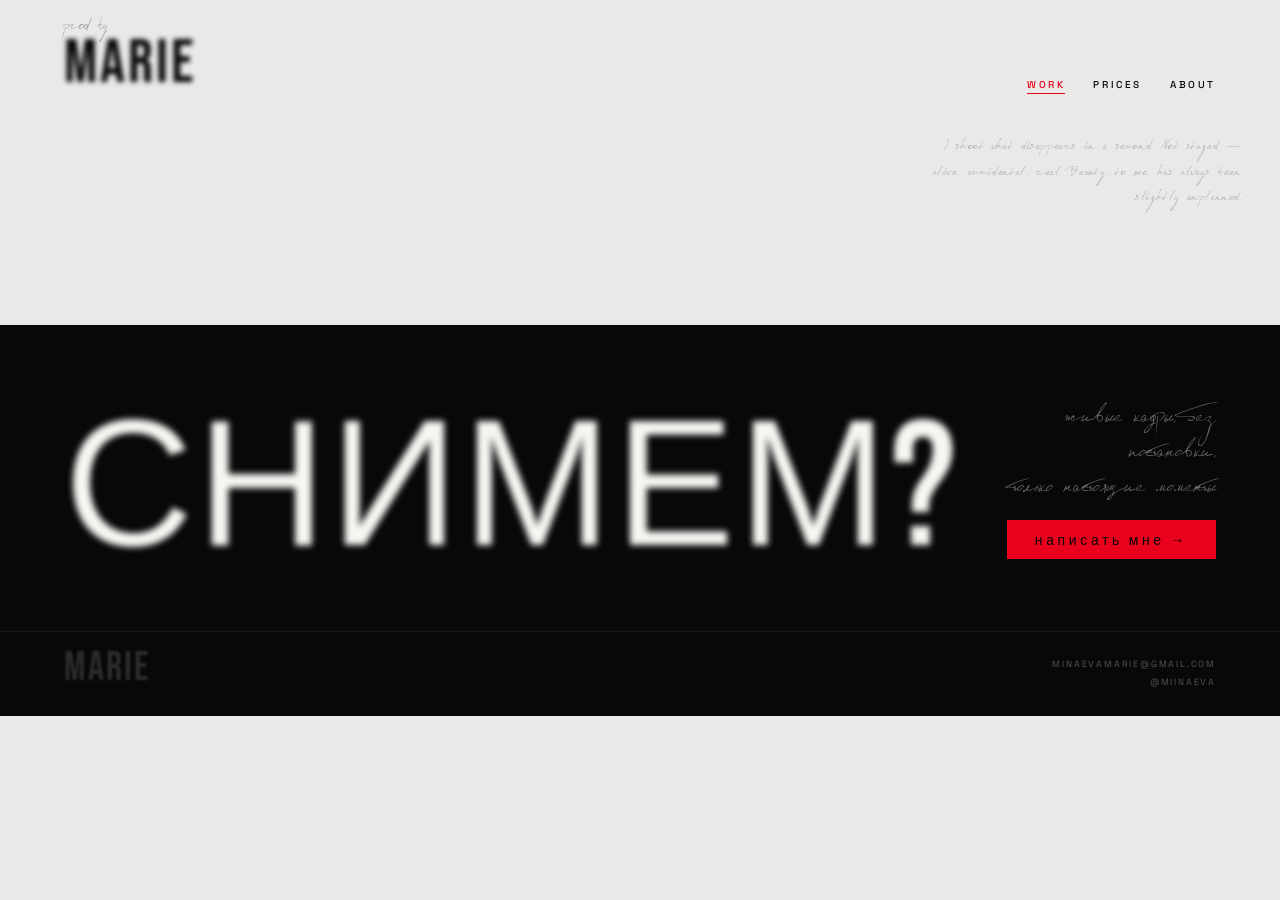
==== commit b248732d: "no grain" ====
--- a/index.html
+++ b/index.html
@@ -65,7 +65,6 @@
   </div>
 
   <script src="script.js"></script>
-  <script src="grain.js"></script>
   <script>
     // ── Sticky nav ──
     const nav = document.getElementById('main-nav');
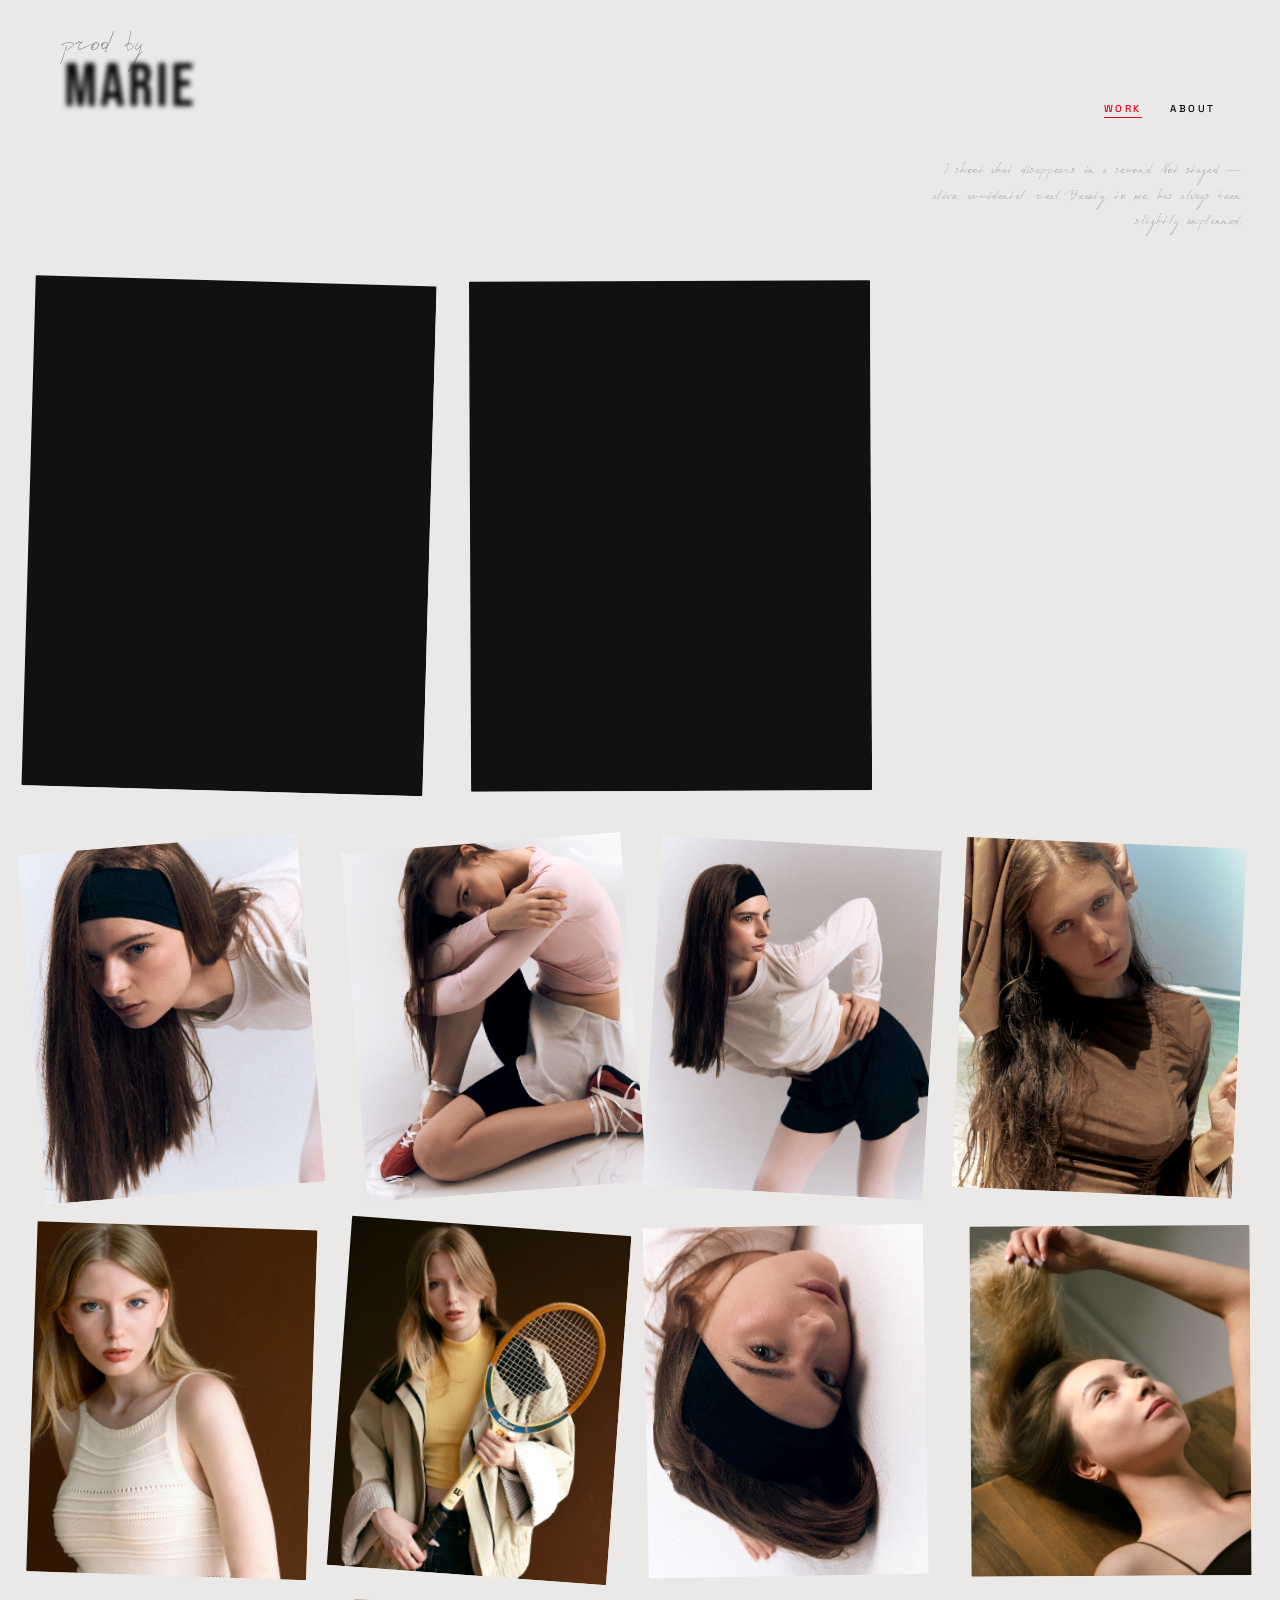
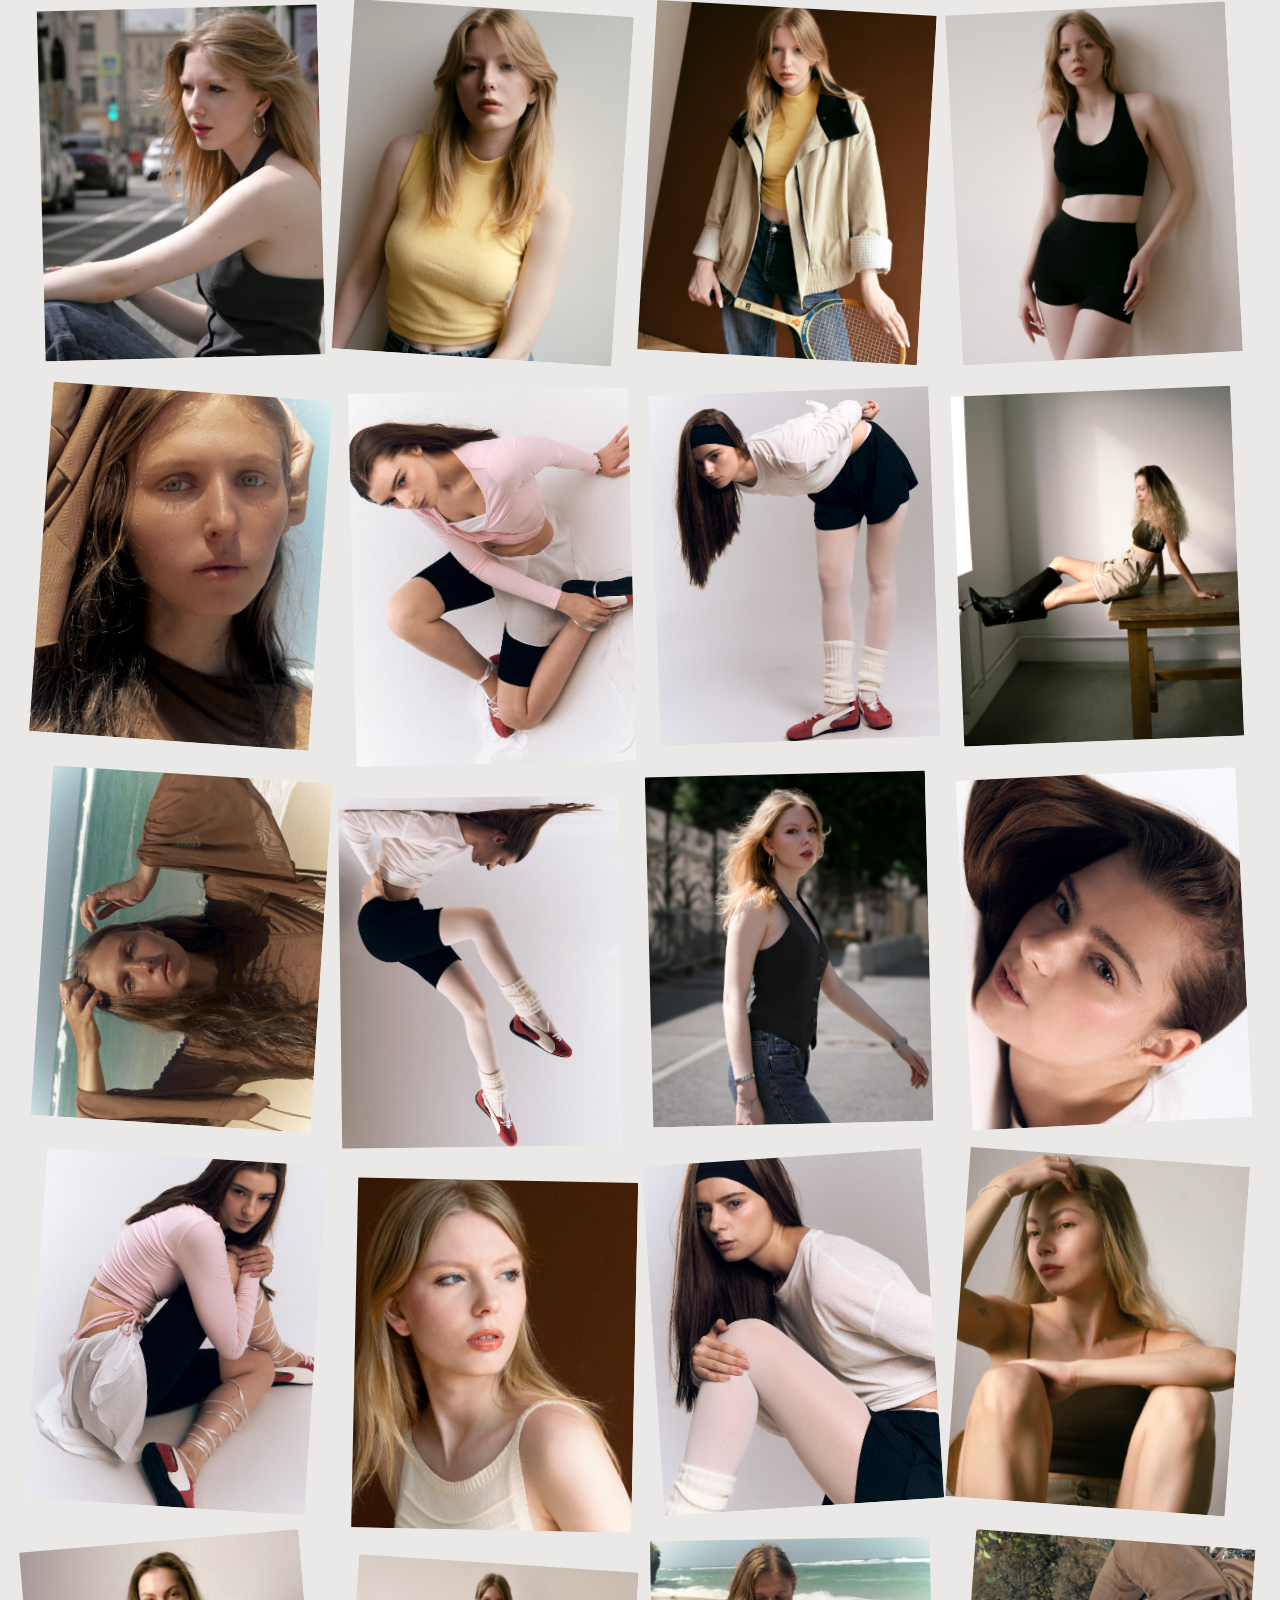
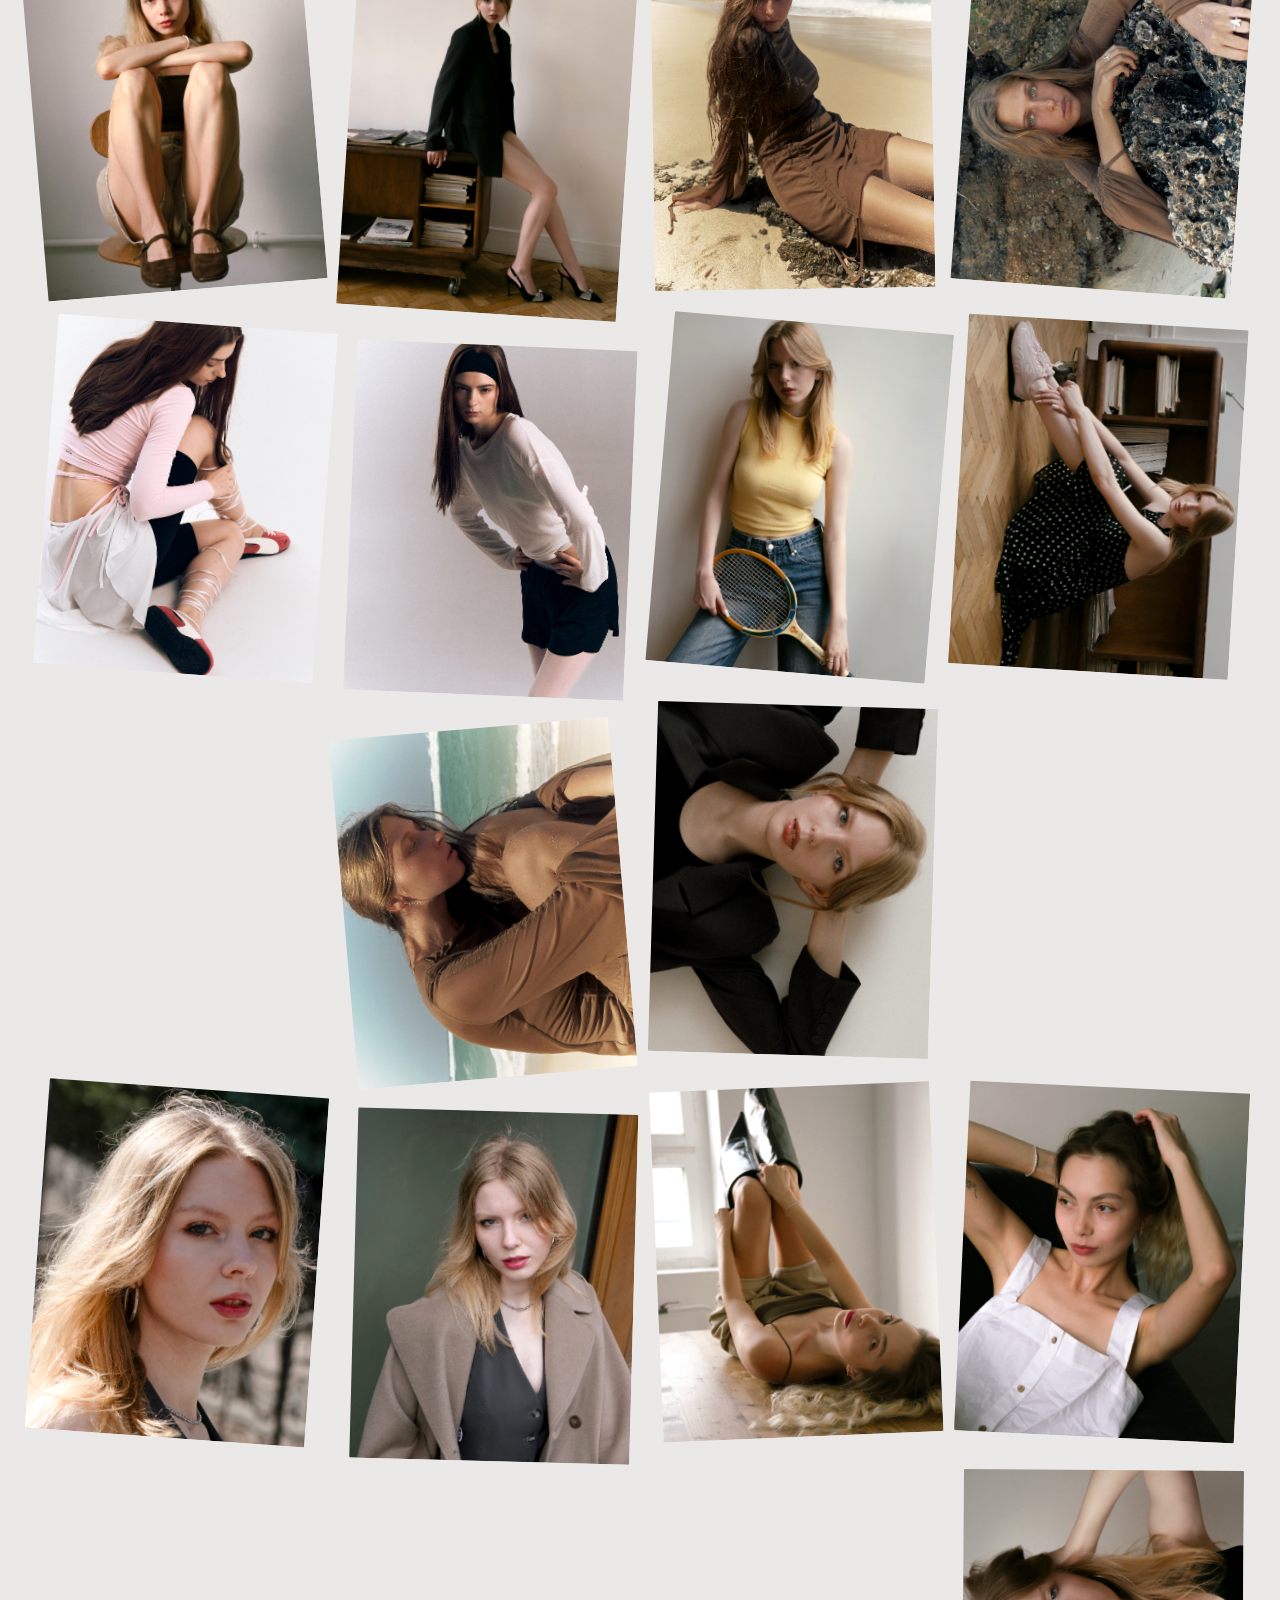
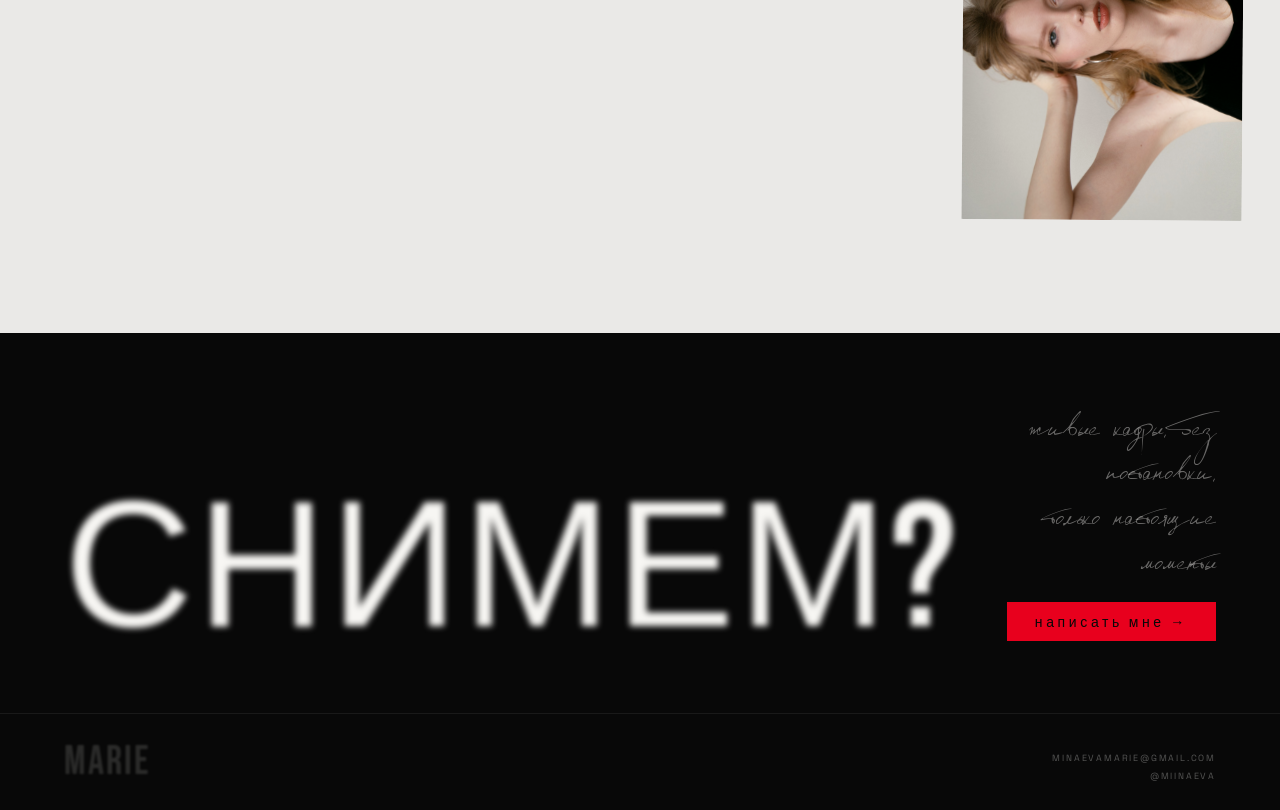
==== commit 0bafd4e1: "upd" ====
--- a/index.html
+++ b/index.html
@@ -27,7 +27,6 @@
     </div>
     <div class="nav-links">
       <a href="index.html" class="active">WORK</a>
-      <a href="pricing.html">PRICES</a>
       <a href="about.html">ABOUT</a>
     </div>
   </nav>
--- a/style.css
+++ b/style.css
@@ -1,11 +1,4 @@
-@import url('https://fonts.googleapis.com/css2?family=Bebas+Neue&family=Rock+Salt&family=Space+Grotesk:wght@300;400;500&display=swap');
-
-@font-face {
-  font-family: 'Chicoree';
-  src: url('font/Chicoree Em. Bold.otf') format('opentype');
-  font-weight: bold;
-  font-style: normal;
-}
+@import url('https://fonts.googleapis.com/css2?family=Bebas+Neue&family=Space+Grotesk:wght@300;400;500&display=swap');
 
 @font-face {
   font-family: 'Shlapak';
@@ -62,7 +55,7 @@
   display: flex;
   justify-content: space-between;
   align-items: flex-end;
-  padding: 16px 5% 12px;
+  padding: 28px 5% 12px;
   background-color: var(--bg);
   background-image: url("data:image/svg+xml,%3Csvg xmlns='http://www.w3.org/2000/svg' width='250' height='250'%3E%3Cfilter id='n'%3E%3CfeTurbulence type='fractalNoise' baseFrequency='0.75' numOctaves='4' stitchTiles='stitch'/%3E%3CfeColorMatrix type='saturate' values='0'/%3E%3CfeBlend in='SourceGraphic' mode='multiply'/%3E%3C/filter%3E%3Crect width='250' height='250' filter='url(%23n)' opacity='0.05'/%3E%3C/svg%3E");
   background-size: 400px 400px;
@@ -82,7 +75,7 @@
 
 .nav-sub {
   font-family: 'Shlapak', cursive;
-  font-size: 16px;
+  font-size: 28px;
   font-weight: normal;
   color: #999;
   line-height: 1;
@@ -137,16 +130,16 @@
 .gallery-wrap { padding: 20px 3% 0 3%; position: relative; }
 
 .gallery-grid {
-  columns: 4;
-  column-gap: 8px;
+  column-width: 260px;
+  column-gap: 28px;
 }
 
 /* Main photos row */
 .gallery-main-row {
   column-span: all;
   display: flex;
-  gap: 8px;
-  margin-bottom: 8px;
+  gap: 28px;
+  margin-bottom: 28px;
   align-items: flex-start;
 }
 
@@ -162,7 +155,7 @@
   break-inside: avoid;
   display: inline-block;
   width: 100%;
-  margin-bottom: 8px;
+  margin-bottom: 28px;
   position: relative;
   overflow: hidden;
   cursor: none;
@@ -230,6 +223,9 @@
   aspect-ratio: 9 / 16;
   background: #111;
 }
+.gallery-main-row .photo-inner:has(video) {
+  aspect-ratio: 11 / 14;
+}
 .photo-inner:has(video) video {
   position: absolute;
   inset: 0;
@@ -249,103 +245,9 @@
   cursor: default;
 }
 
-/* ━━━━━━━━━━━━━━━━━━━━━━━━━━
-   SCATTER TEXT TYPES
-━━━━━━━━━━━━━━━━━━━━━━━━━━ */
-[class^="st"] {
-  break-inside: avoid;
-  display: inline-block;
-  width: 100%;
-  position: relative;
-  pointer-events: none;
-  user-select: none;
-  margin-bottom: 8px;
-}
-
-.st-word {
-  font-family: 'Bebas Neue', sans-serif;
-  font-size: clamp(52px, 10vw, 120px);
-  line-height: 0.84;
-  letter-spacing: 0.02em;
-  color: var(--black);
-  padding: 4px 0;
-}
-.st-word.outline { -webkit-text-stroke: 2px var(--black); color: transparent; }
-.st-word.red { color: var(--red); }
-.st-word.red-outline { -webkit-text-stroke: 2px var(--red); color: transparent; }
-.st-word.ghost {
-  font-size: clamp(100px, 22vw, 260px);
-  color: rgba(0,0,0,0.04);
-  line-height: 0.8;
-  overflow: visible;
-  -webkit-text-stroke: 0;
-}
-.overlap-up { margin-top: -56px; z-index: 10; margin-bottom: 6px; }
-.overlap-up-sm { margin-top: -28px; z-index: 10; margin-bottom: 4px; }
-
-.st-phrase {
-  font-family: 'Shlapak', cursive;
-  font-size: clamp(14px, 2.4vw, 24px);
-  letter-spacing: 0.14em;
-  color: var(--black);
-  padding: 10px 2px;
-  line-height: 1.1;
-}
-.st-phrase.gray  { color: #C8C8C8; }
-.st-phrase.red   { color: var(--red); font-size: clamp(16px, 3vw, 30px); }
-.st-phrase.right { text-align: right; margin-left: auto; display: block; }
-
-.st-illegible {
-  font-family: 'Rock Salt', cursive;
-  font-size: 11px;
-  color: rgba(0,0,0,0.22);
-  white-space: nowrap;
-  overflow: visible;
-  padding: 20px 0 16px;
-  line-height: 1;
-  letter-spacing: 0.01em;
-  transform-origin: left center;
-}
-
-.st-hand {
-  font-family: 'Rock Salt', cursive;
-  font-size: 18px;
-  color: #C0C0C0;
-  padding: 10px 4px;
-  line-height: 1.3;
-}
-.st-hand.dark { font-size: 16px; color: rgba(0,0,0,0.3); }
-
-.st-label {
-  font-family: 'Space Grotesk', sans-serif;
-  font-size: 9px;
-  letter-spacing: 0.24em;
-  text-transform: uppercase;
-  color: #888888;
-  padding: 8px 2px;
-}
-
-.st-quote {
-  break-inside: avoid;
-  display: inline-block;
-  width: 100%;
-  font-family: 'Space Grotesk', sans-serif;
-  font-size: 10px;
-  font-style: italic;
-  font-weight: 300;
-  color: #AAAAAA;
-  line-height: 1.6;
-  text-align: right;
-  letter-spacing: 0.04em;
-  padding: 6px 2px;
-  margin-bottom: 10px;
-}
-
-.quote-sidebar { display: none; }
-
 /* ── Gallery intro ── */
 .gallery-intro {
-  padding: 24px 3% 16px;
+  padding: 24px 3% 28px;
   display: flex;
   justify-content: flex-end;
 }
@@ -359,105 +261,6 @@
   text-align: right;
 }
 
-/* ── Shot image / circled / x / rule ── */
-.st-shot { break-inside: avoid; display: inline-block; width: 100%; margin-bottom: 8px; }
-.st-shot img { width: 70%; max-width: 220px; height: auto; display: block; mix-blend-mode: multiply; }
-
-.st-circled { break-inside: avoid; display: inline-block; width: 100%; margin-bottom: 8px; position: relative; }
-.st-circled-text {
-  font-family: 'Bebas Neue', sans-serif;
-  font-size: clamp(32px, 6vw, 64px);
-  letter-spacing: 0.08em;
-  color: var(--black);
-  display: block;
-  text-align: center;
-  padding: 14px 24px;
-  position: relative;
-  z-index: 1;
-  filter: blur(1px);
-}
-.st-circled-text.red { color: var(--red); }
-.st-circle-img {
-  position: absolute;
-  top: 50%; left: 50%;
-  transform: translate(-50%,-50%);
-  width: 92%; height: auto;
-  pointer-events: none;
-  mix-blend-mode: multiply;
-  filter: blur(1.5px);
-  z-index: 2;
-}
-
-.st-x { padding: 0; }
-.st-x img { width: 55%; max-width: 180px; height: auto; display: block; mix-blend-mode: multiply; }
-
-.st-rule {
-  border: none;
-  border-top: 1.5px solid var(--red);
-  margin-bottom: 8px;
-  break-inside: avoid;
-  display: inline-block;
-  width: 100%;
-}
-
-.st-blur {
-  column-span: all;
-  display: block;
-  font-family: 'Bebas Neue', sans-serif;
-  font-size: clamp(100px, 20vw, 240px);
-  line-height: 0.75;
-  letter-spacing: 0.03em;
-  color: var(--black);
-  filter: blur(6px);
-  opacity: 0.6;
-  padding: 0 4%;
-  margin: -10px 0 0;
-  pointer-events: none;
-  user-select: none;
-  overflow: hidden;
-}
-.st-blur.red { color: var(--red); }
-
-/* ── Torn paper ── */
-.paper-break {
-  column-span: all;
-  display: block;
-  width: 100%;
-  position: relative;
-  margin: 10px 0 6px;
-  overflow: hidden;
-  line-height: 0;
-  background: #0a0a0a;
-}
-.paper-break img { width: 100%; height: 100px; object-fit: cover; object-position: center 48%; display: block; opacity: 0.92; }
-.paper-break-text {
-  position: absolute;
-  top: 50%; left: 50%;
-  transform: translate(-50%,-50%);
-  font-family: 'Bebas Neue', sans-serif;
-  font-size: clamp(13px,2vw,20px);
-  letter-spacing: 0.28em;
-  color: #fff;
-  white-space: nowrap;
-  pointer-events: none;
-}
-.paper-note { break-inside: avoid; display: inline-block; width: 100%; margin-bottom: 8px; position: relative; line-height: 0; }
-.paper-note img { width: 100%; height: auto; display: block; }
-.paper-note-text {
-  position: absolute;
-  top: 48%; left: 50%;
-  transform: translate(-50%,-50%);
-  font-family: 'Rock Salt', cursive;
-  font-size: clamp(14px,2.2vw,20px);
-  color: #3A3A3A;
-  text-align: center;
-  width: 76%;
-  line-height: 1.4;
-  white-space: nowrap;
-  overflow: hidden;
-  pointer-events: none;
-}
-
 /* ━━━━━━━━━━━━━━━━━━━━━━━━━━
    CTA SECTION
 ━━━━━━━━━━━━━━━━━━━━━━━━━━ */
@@ -491,7 +294,7 @@
 }
 .cta-tagline {
   font-family: 'Shlapak', cursive;
-  font-size: clamp(16px, 2vw, 22px);
+  font-size: clamp(28px, 2vw, 22px);
   color: rgba(247,246,243,0.4);
   line-height: 1.6;
   text-align: right;
@@ -521,7 +324,7 @@
   display: flex;
   justify-content: space-between;
   align-items: flex-end;
-  padding: 16px 5% 28px;
+  padding: 28px 5% 28px;
   margin-top: 0;
 }
 
@@ -704,7 +507,6 @@
    RESPONSIVE
 ━━━━━━━━━━━━━━━━━━━━━━━━━━ */
 @media (max-width: 900px) {
-  .gallery-grid { columns: 3; }
   .cta-section { flex-direction: column; align-items: flex-start; }
 }
 
@@ -744,7 +546,7 @@
   .about-bio { font-size: clamp(18px, 5vw, 24px); margin-bottom: 1em; }
   .about-link { padding: 14px 0; font-size: 9px; }
 
-  #lb-close { font-size: 36px; top: 14px; right: 16px; }
-  #lb-prev, #lb-next { font-size: 22px; padding: 16px 12px; }
+  #lb-close { font-size: 36px; top: 14px; right: 28px; }
+  #lb-prev, #lb-next { font-size: 22px; padding: 28px 12px; }
   #lb-img { max-width: 96vw; max-height: 86vh; }
 }
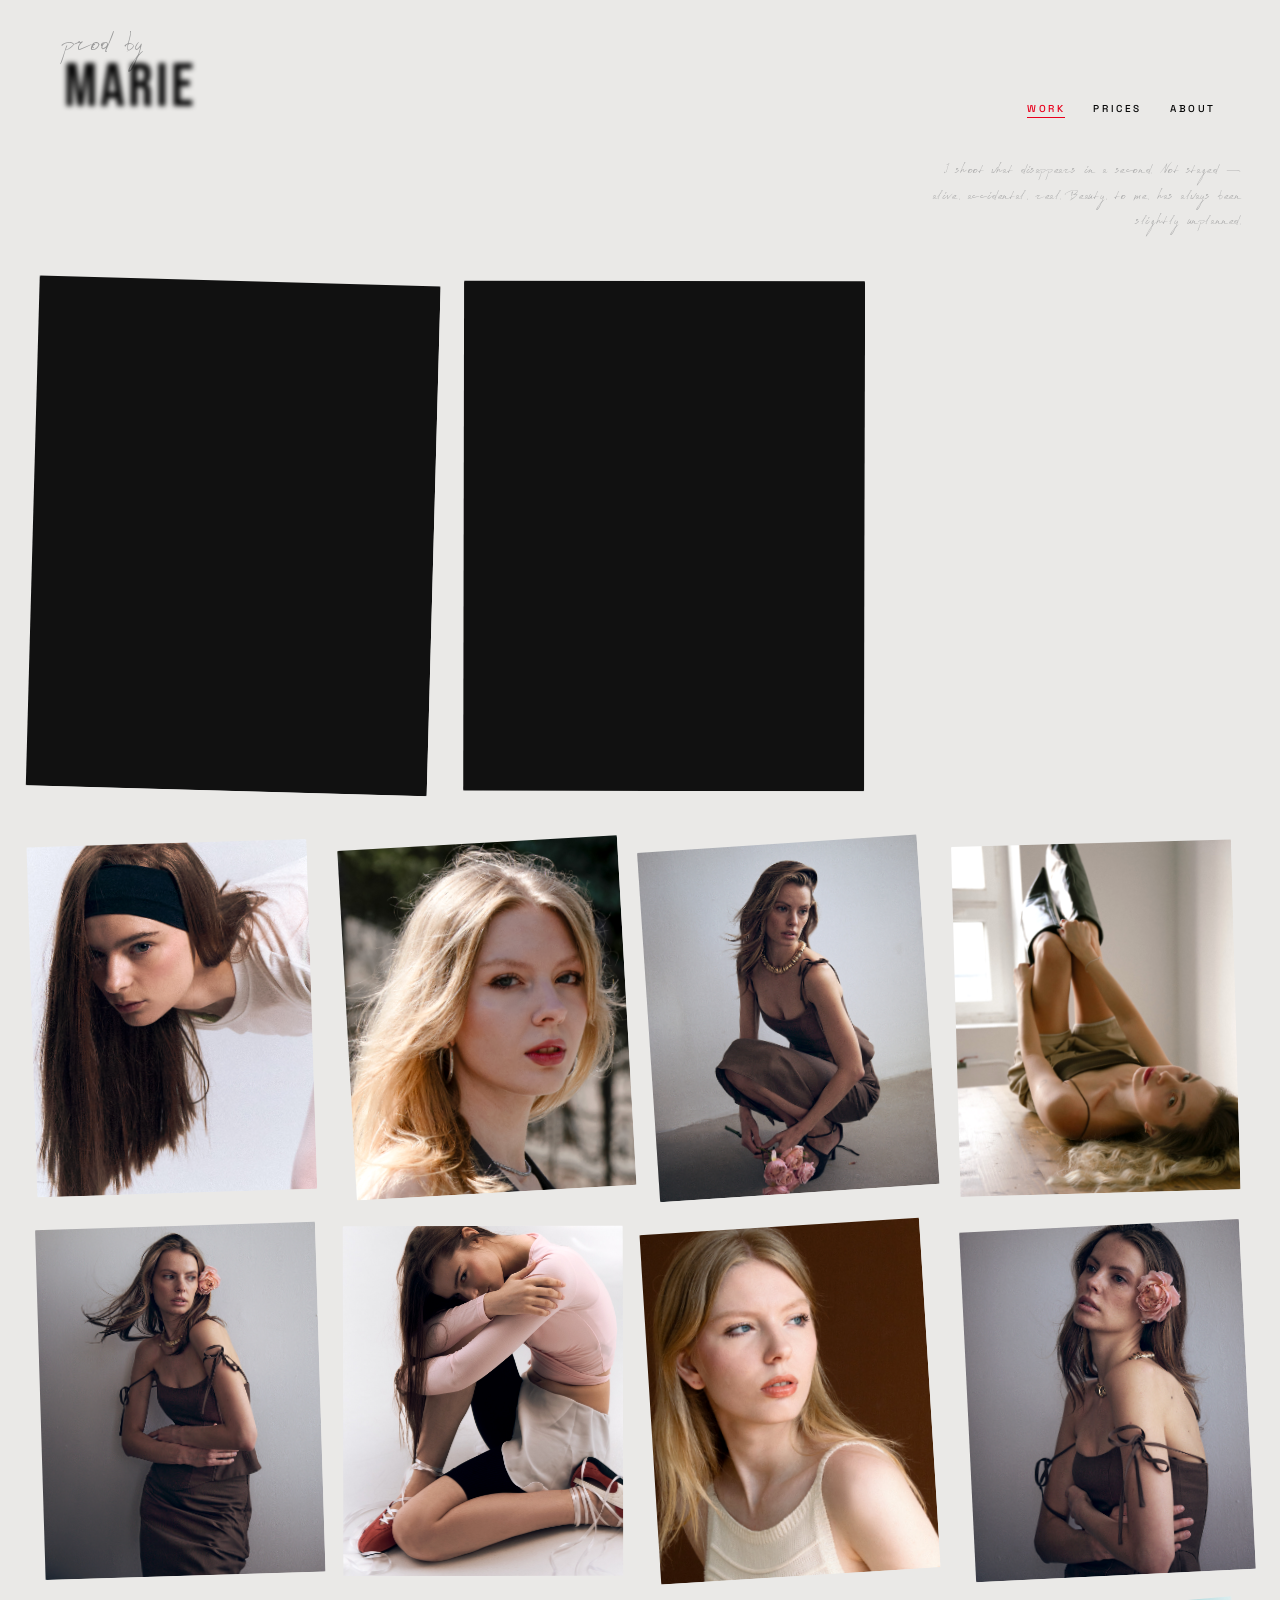
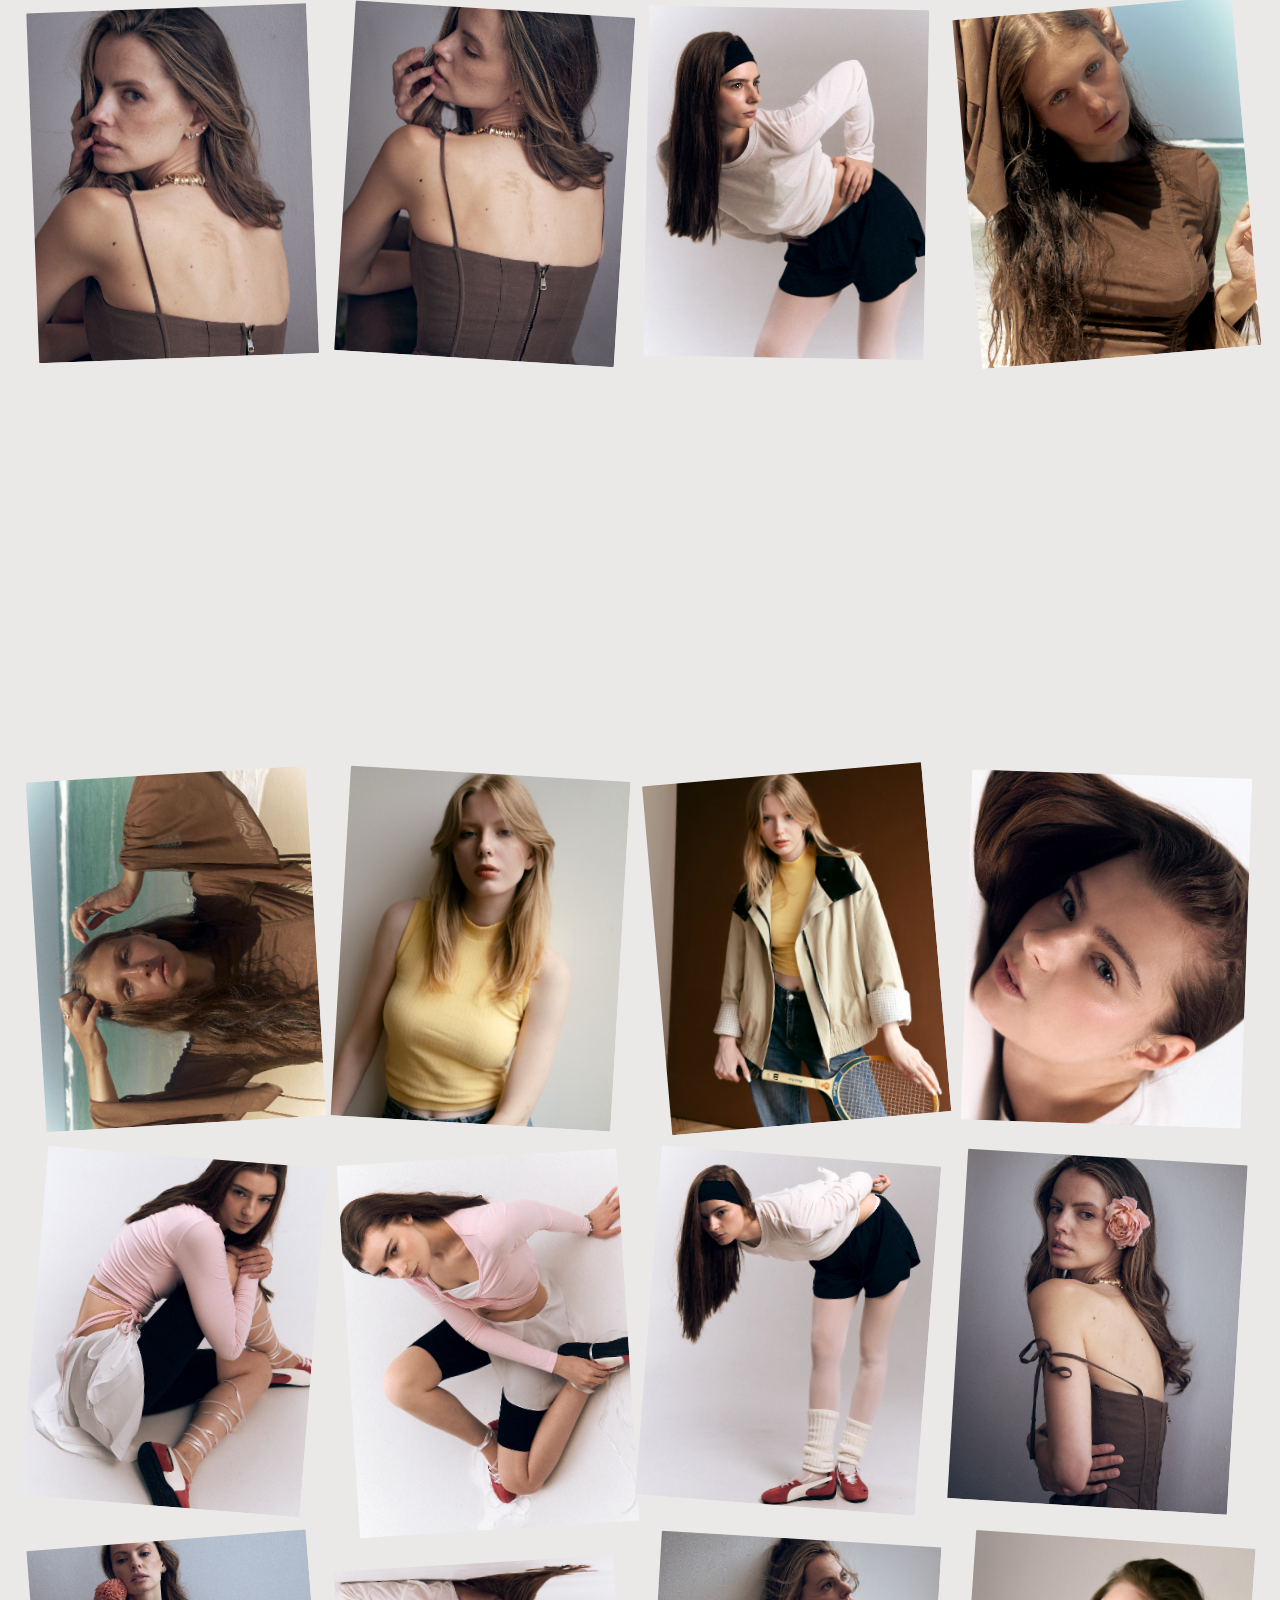
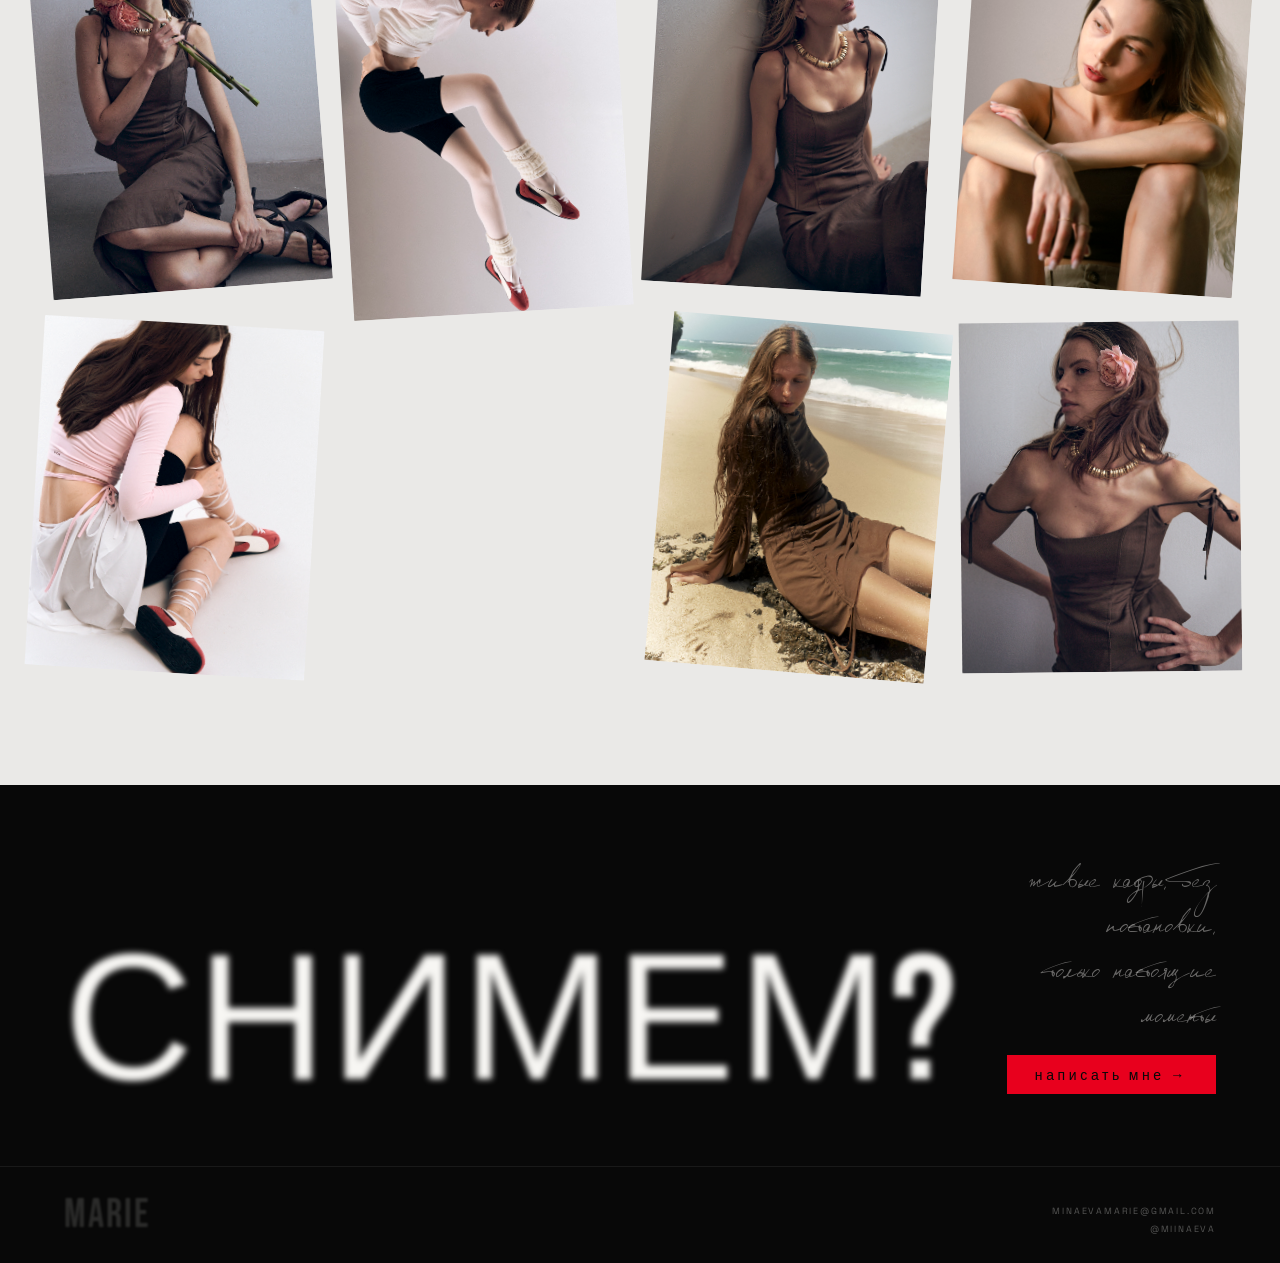
==== commit 0850dcfe: "upd" ====
--- a/index.html
+++ b/index.html
@@ -27,6 +27,7 @@
     </div>
     <div class="nav-links">
       <a href="index.html" class="active">WORK</a>
+      <a href="pricing.html">PRICES</a>
       <a href="about.html">ABOUT</a>
     </div>
   </nav>
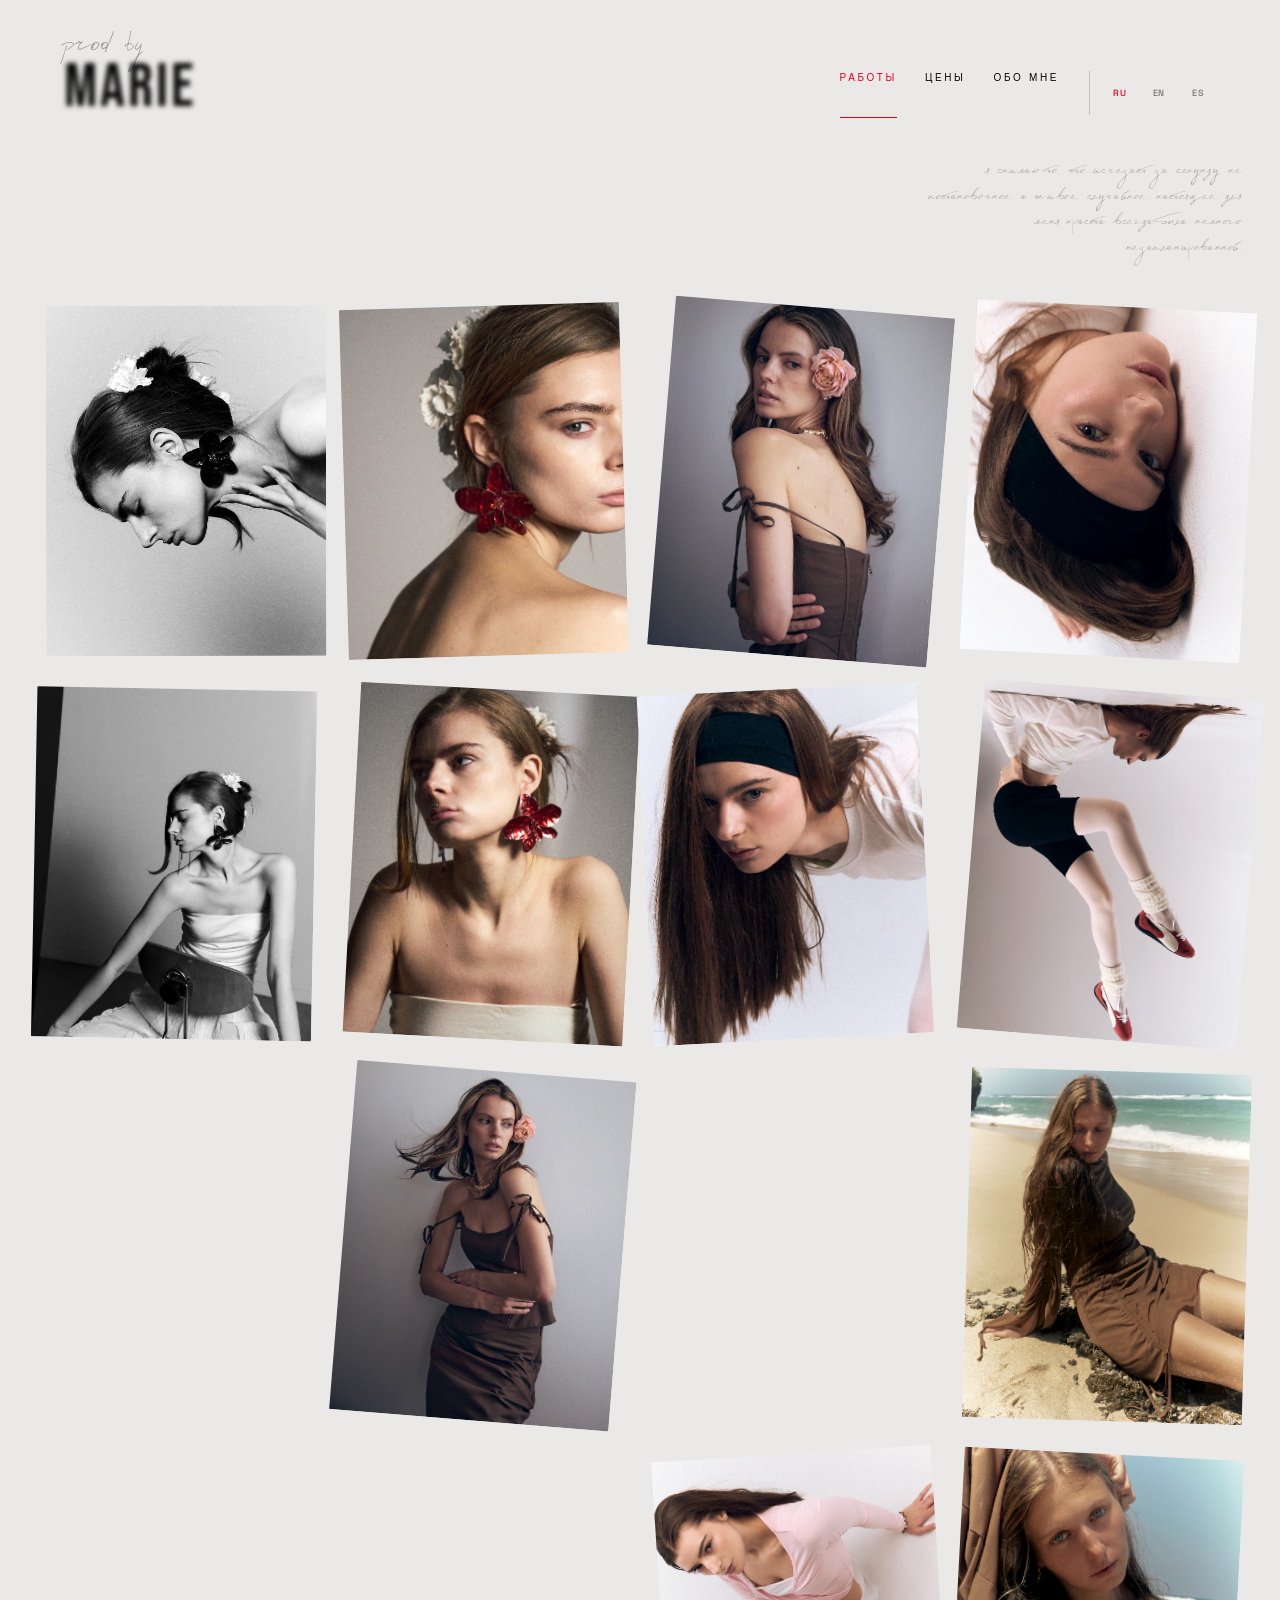
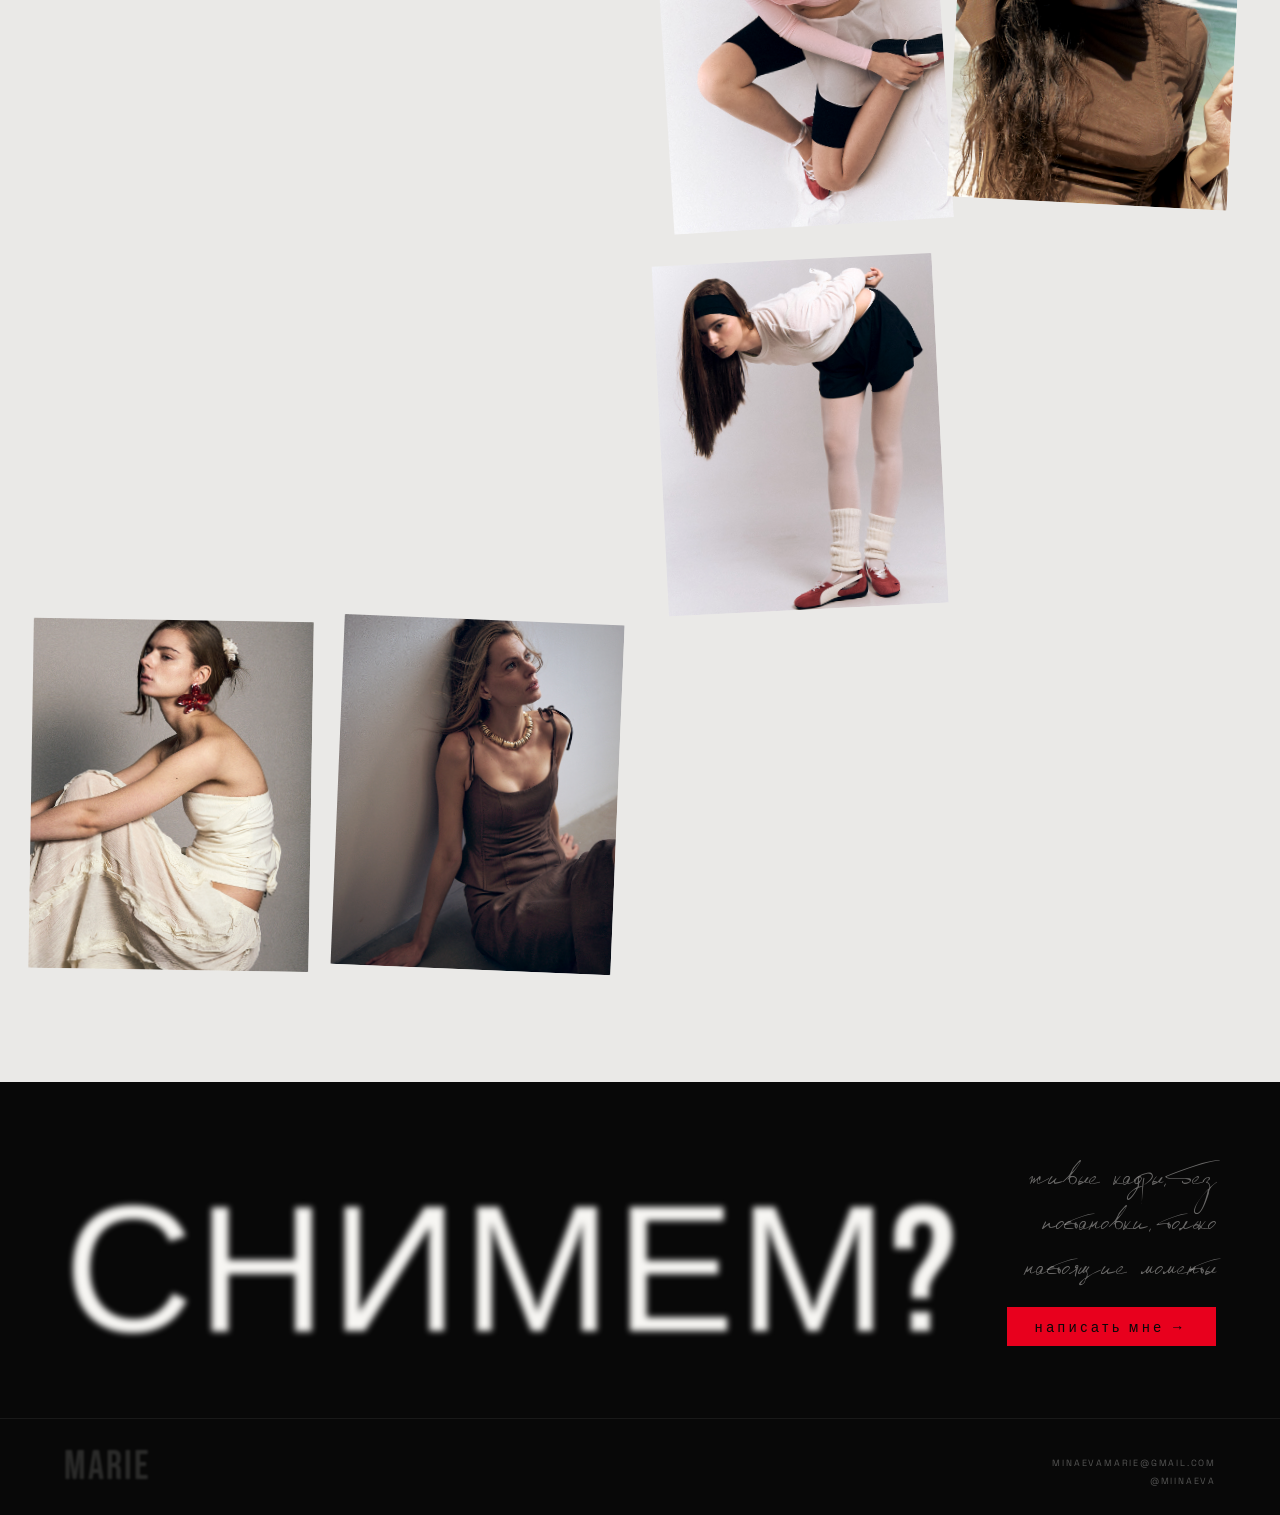
==== commit 84bd974a: "Add RU EN ES language switcher and Madrid pricing" ====
--- a/index.html
+++ b/index.html
@@ -7,7 +7,7 @@
   <link rel="icon" href="icons/favicon.png" type="image/png">
   <link rel="stylesheet" href="style.css">
 </head>
-<body>
+<body data-page="home">
 
   <!-- ── CURSOR ── -->
   <div id="cursor">
@@ -26,14 +26,14 @@
       <a href="index.html" class="nav-logo">MARIE</a>
     </div>
     <div class="nav-links">
-      <a href="index.html" class="active">WORK</a>
-      <a href="pricing.html">PRICES</a>
-      <a href="about.html">ABOUT</a>
+      <a href="index.html" class="active" data-i18n="nav.work">WORK</a>
+      <a href="pricing.html" data-i18n="nav.prices">PRICES</a>
+      <a href="about.html" data-i18n="nav.about">ABOUT</a>
     </div>
   </nav>
 
   <div class="gallery-intro">
-    <div class="gallery-intro-quote">I shoot what disappears in a second. Not staged — alive, accidental, real. Beauty, to me, has always been slightly unplanned.</div>
+    <div class="gallery-intro-quote" data-i18n="home.quote">I shoot what disappears in a second. Not staged — alive, accidental, real. Beauty, to me, has always been slightly unplanned.</div>
   </div>
 
   <div class="gallery-wrap">
@@ -41,10 +41,10 @@
   </div>
 
   <div class="cta-section">
-    <div class="cta-big">СНИМЕМ?</div>
+    <div class="cta-big" data-i18n="home.cta">СНИМЕМ?</div>
     <div class="cta-right">
-      <p class="cta-tagline">живые кадры, без постановки,<br>только настоящие моменты</p>
-      <a href="https://t.me/miinaeva" class="cta-btn" target="_blank" rel="noopener">написать мне →</a>
+      <p class="cta-tagline" data-i18n="home.tagline">живые кадры, без постановки,<br>только настоящие моменты</p>
+      <a href="https://t.me/miinaeva" class="cta-btn" target="_blank" rel="noopener" data-i18n="home.contact">написать мне →</a>
     </div>
   </div>
 
@@ -64,6 +64,7 @@
     <iframe id="lb-video" src="" allow="autoplay; fullscreen; picture-in-picture" allowfullscreen></iframe>
   </div>
 
+  <script src="site-i18n.js"></script>
   <script src="script.js"></script>
   <script>
     // ── Sticky nav ──
--- a/style.css
+++ b/style.css
@@ -125,6 +125,30 @@
 .nav-links a:hover::after { transform: scaleX(1); }
 .nav-links a.active,
 .nav-links a:hover { color: var(--red); }
+
+.language-switcher {
+  display: inline-flex;
+  align-items: center;
+  gap: 3px;
+  margin-left: 2px;
+  padding-left: 12px;
+  border-left: 1px solid rgba(0,0,0,0.18);
+}
+.language-switcher button {
+  min-width: 36px;
+  min-height: 44px;
+  border: 0;
+  padding: 0 5px;
+  background: transparent;
+  color: #777;
+  font: 500 9px 'Space Grotesk', sans-serif;
+  letter-spacing: 0.08em;
+  cursor: pointer;
+  transition: color 0.15s;
+}
+.language-switcher button:hover,
+.language-switcher button[aria-pressed="true"] { color: var(--red); }
+.language-switcher button:focus-visible { outline: 1px solid var(--red); outline-offset: 2px; }
 
 /* ── GALLERY ── */
 .gallery-wrap { padding: 20px 3% 0 3%; position: relative; }
@@ -193,6 +217,11 @@
   -webkit-backface-visibility: hidden;
   backface-visibility: hidden;
 }
+
+/* Пока фото не загрузилось — резервируем место под него.
+   Без этого карточки схлопываются в нулевую высоту, все попадают
+   в первый экран, и браузер грузит всю галерею сразу вместо lazy. */
+.photo-inner img:not([data-loaded]) { aspect-ratio: 4 / 5; }
 
 .photo-inner img {
   width: 100%;
@@ -524,10 +553,13 @@
 
 @media (max-width: 600px) {
   nav { padding: 12px 5% 10px; }
+  nav { align-items: center; }
   .nav-logo { font-size: clamp(28px, 9vw, 44px); filter: blur(2px); }
   .nav-sub { font-size: 13px; }
-  .nav-links { gap: 14px; }
+  .nav-links { gap: 10px; align-self: center; align-items: center; flex-wrap: wrap; justify-content: flex-end; }
   .nav-links a { font-size: 9px; letter-spacing: 0.18em; }
+  .language-switcher { gap: 0; margin-left: 0; padding-left: 5px; }
+  .language-switcher button { min-width: 44px; min-height: 44px; padding: 0 3px; font-size: 8px; }
 
   .gallery-intro { padding: 14px 3% 10px; }
   .gallery-intro-quote { font-size: 13px; max-width: 100%; text-align: right; }
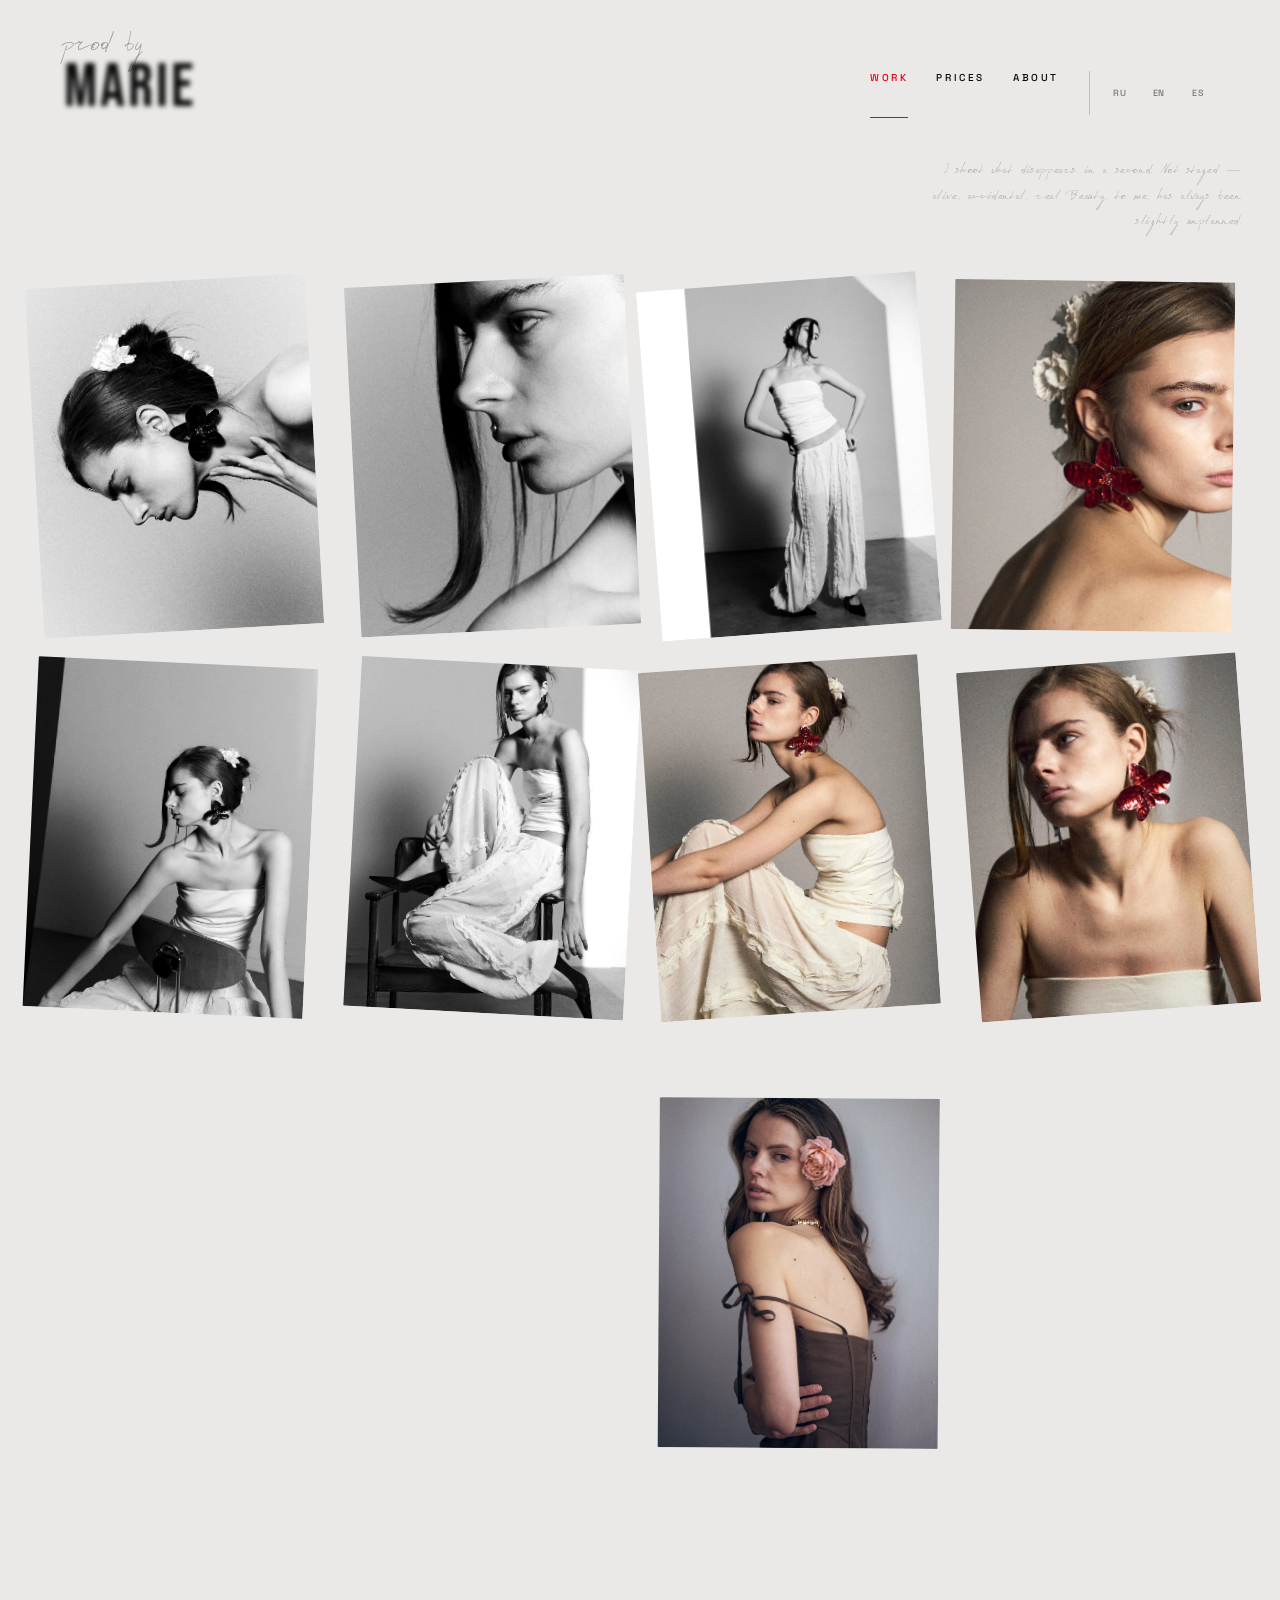
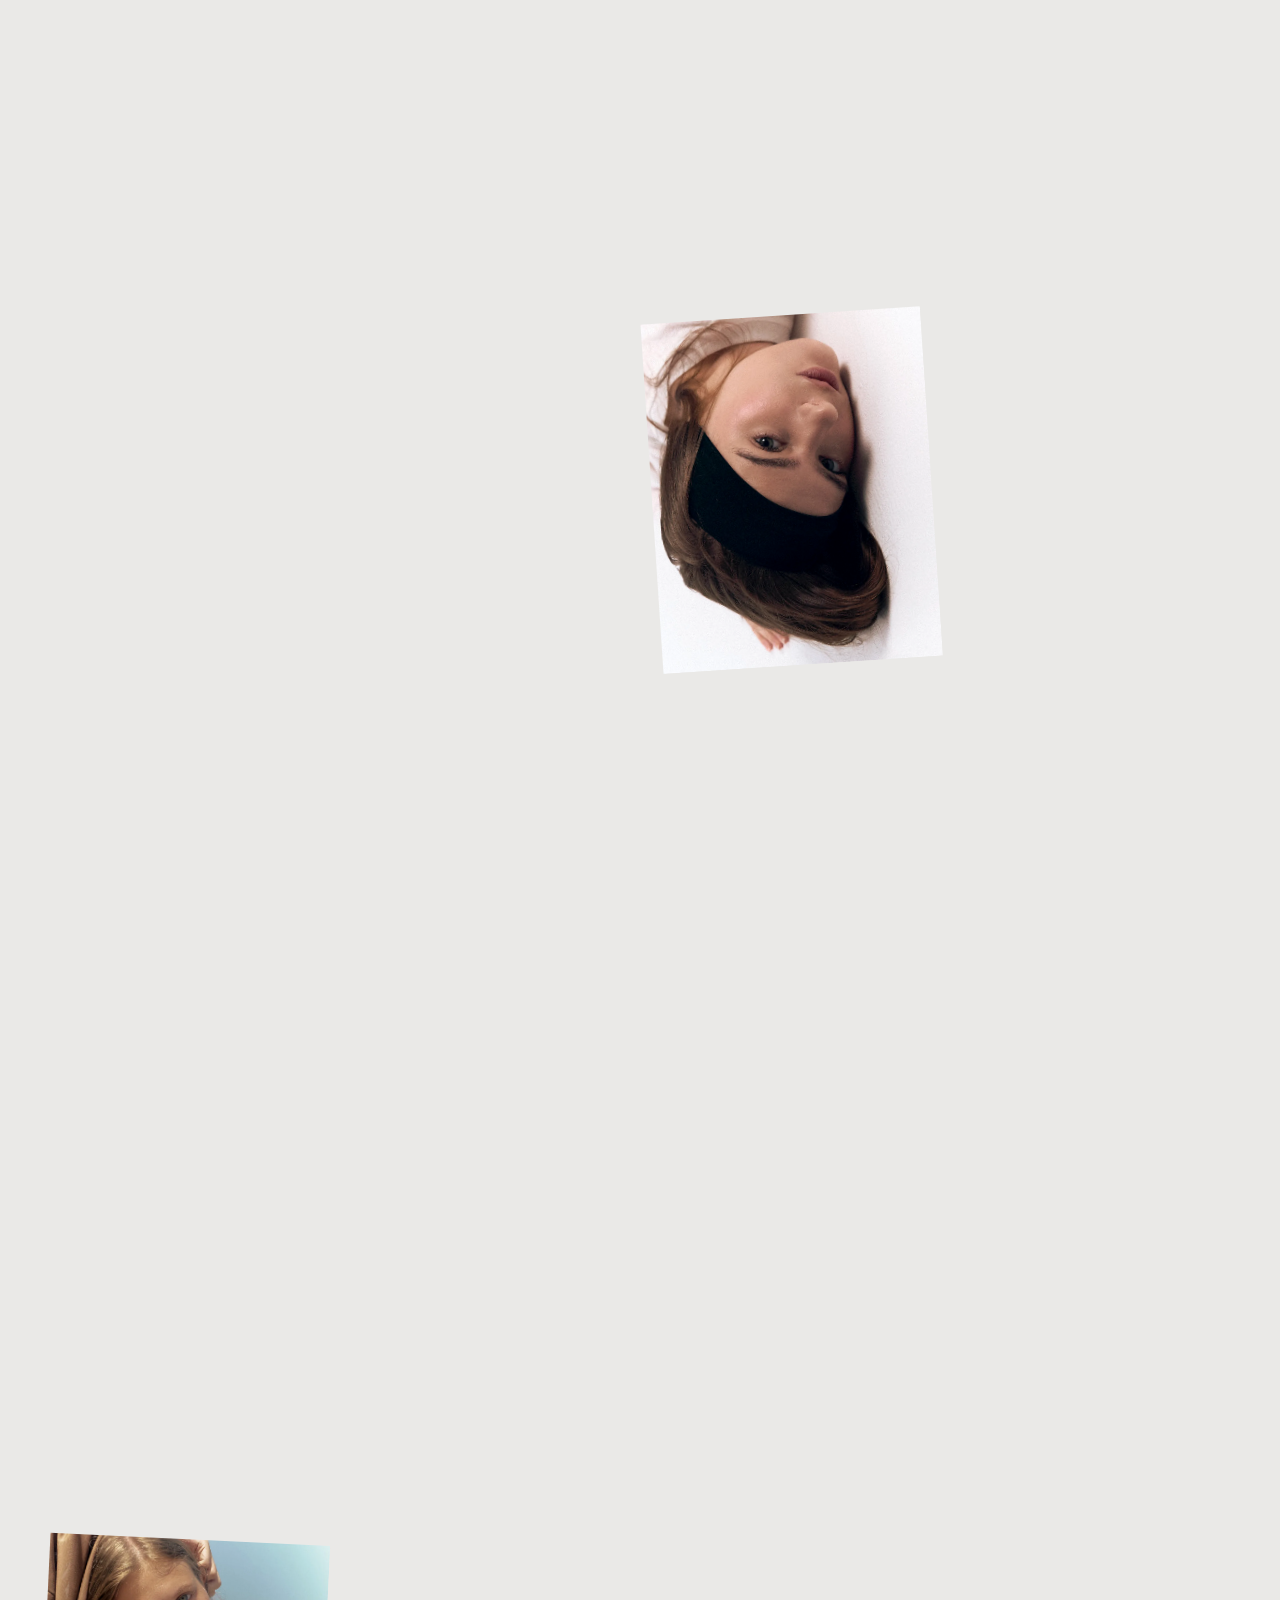
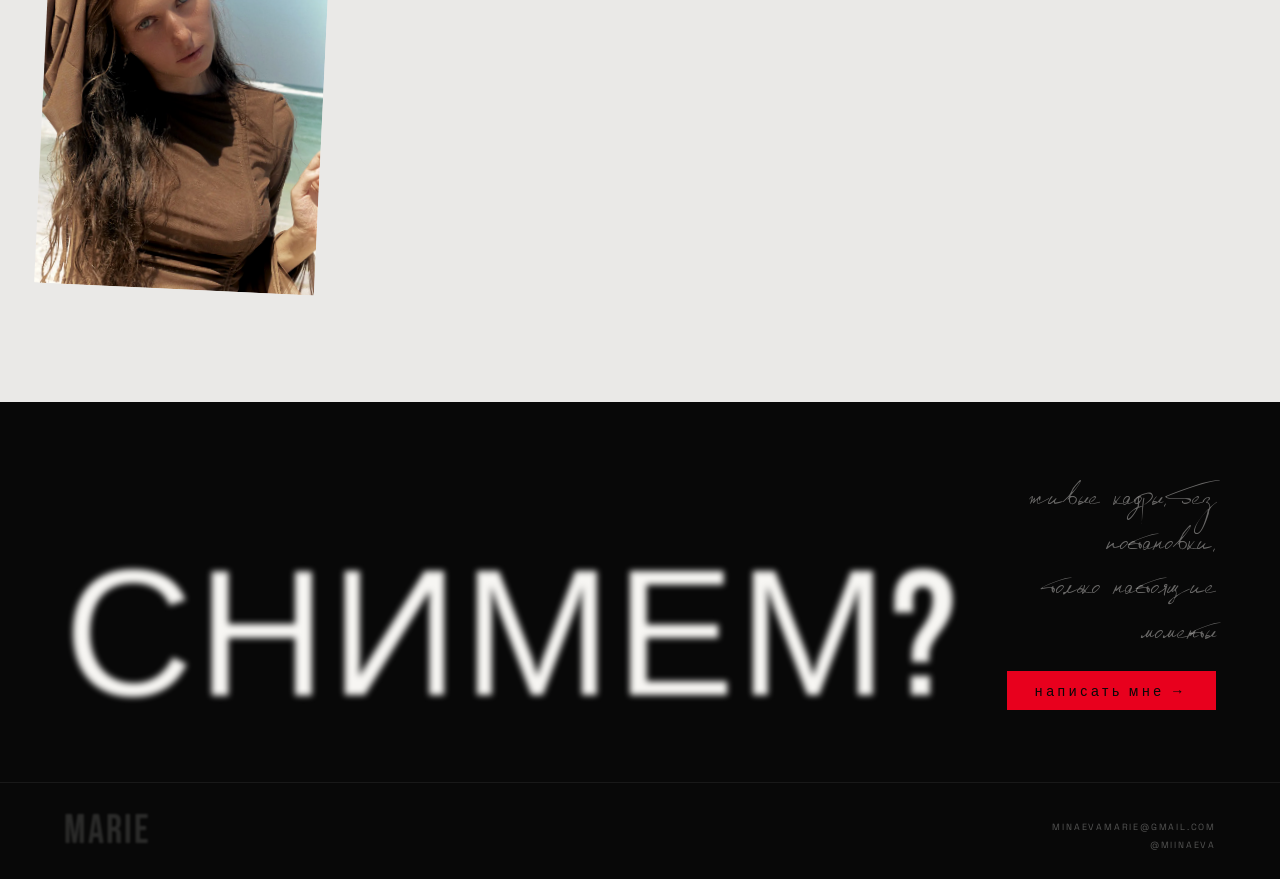
==== commit 0affa2cf: "Keep language switcher visible across all pages" ====
--- a/index.html
+++ b/index.html
@@ -29,6 +29,11 @@
       <a href="index.html" class="active" data-i18n="nav.work">WORK</a>
       <a href="pricing.html" data-i18n="nav.prices">PRICES</a>
       <a href="about.html" data-i18n="nav.about">ABOUT</a>
+      <div class="language-switcher" role="group" aria-label="Choose language">
+        <button type="button" data-lang="ru" aria-label="Русский">RU</button>
+        <button type="button" data-lang="en" aria-label="English">EN</button>
+        <button type="button" data-lang="es" aria-label="Español">ES</button>
+      </div>
     </div>
   </nav>
 
--- a/style.css
+++ b/style.css
@@ -129,6 +129,8 @@
 .language-switcher {
   display: inline-flex;
   align-items: center;
+  justify-content: center;
+  flex-shrink: 0;
   gap: 3px;
   margin-left: 2px;
   padding-left: 12px;
@@ -156,6 +158,20 @@
 .gallery-grid {
   column-width: 260px;
   column-gap: 28px;
+}
+
+/* The outer wrapper holds shoot sections, only each shoot grid gets columns. */
+#gallery.gallery-grid {
+  columns: initial;
+  column-width: auto;
+}
+
+.gallery-shoot { margin-bottom: 52px; }
+.gallery-shoot-grid { min-height: 1px; }
+.gallery-shoot-title {
+  margin: 0 0 20px;
+  font: 400 clamp(28px, 5vw, 64px)/0.95 'Bebas Neue', sans-serif;
+  letter-spacing: 0.035em;
 }
 
 /* Main photos row */
@@ -222,6 +238,7 @@
    Без этого карточки схлопываются в нулевую высоту, все попадают
    в первый экран, и браузер грузит всю галерею сразу вместо lazy. */
 .photo-inner img:not([data-loaded]) { aspect-ratio: 4 / 5; }
+.photo-card.big .photo-inner img:not([data-loaded]) { aspect-ratio: 4 / 5; }
 
 .photo-inner img {
   width: 100%;
@@ -537,6 +554,12 @@
 ━━━━━━━━━━━━━━━━━━━━━━━━━━ */
 @media (max-width: 900px) {
   .cta-section { flex-direction: column; align-items: flex-start; }
+  nav { align-items: stretch; flex-wrap: wrap; }
+  .nav-left { flex: 0 0 100%; }
+  .nav-links { flex: 0 0 100%; width: 100%; gap: 8px; align-self: stretch; align-items: center; flex-wrap: nowrap; justify-content: space-between; padding: 8px 0 0; }
+  .nav-links a { font-size: 9px; letter-spacing: 0.08em; white-space: nowrap; }
+  .language-switcher { display: inline-flex; visibility: visible; opacity: 1; flex: 0 0 auto; gap: 0; margin-left: 0; padding-left: 5px; }
+  .language-switcher button { min-width: 44px; min-height: 44px; padding: 0 2px; font-size: 8px; }
 }
 
 @media (max-width: 860px) {
@@ -549,23 +572,23 @@
   .about-photo::after { border-right: none; border-bottom: 3px solid var(--red); }
   .about-content { padding: 40px 8% 60px; justify-content: flex-start; }
   .about-bio { font-size: clamp(18px, 3.5vw, 24px); max-width: 100%; }
+  .gallery-grid { columns: 2; column-width: auto; column-gap: 12px; }
 }
 
 @media (max-width: 600px) {
   nav { padding: 12px 5% 10px; }
-  nav { align-items: center; }
   .nav-logo { font-size: clamp(28px, 9vw, 44px); filter: blur(2px); }
   .nav-sub { font-size: 13px; }
-  .nav-links { gap: 10px; align-self: center; align-items: center; flex-wrap: wrap; justify-content: flex-end; }
-  .nav-links a { font-size: 9px; letter-spacing: 0.18em; }
-  .language-switcher { gap: 0; margin-left: 0; padding-left: 5px; }
-  .language-switcher button { min-width: 44px; min-height: 44px; padding: 0 3px; font-size: 8px; }
+  .nav-links { gap: 4px; }
+  .nav-links a { font-size: 8px; letter-spacing: 0.04em; }
 
   .gallery-intro { padding: 14px 3% 10px; }
   .gallery-intro-quote { font-size: 13px; max-width: 100%; text-align: right; }
 
   .gallery-wrap { padding: 10px 2% 0; }
-  .gallery-grid { columns: 2; column-gap: 6px; }
+  .gallery-grid { columns: 2; column-width: auto; column-gap: 8px; }
+  .gallery-shoot { margin-bottom: 32px; }
+  .gallery-shoot-title { margin: 0 0 12px; }
   .photo-card { margin-bottom: 6px; }
   .gallery-main-row { flex-wrap: wrap; gap: 6px; margin-bottom: 6px; }
   .gallery-main-row .photo-card { flex: 1 1 calc(50% - 3px); max-width: 100%; }
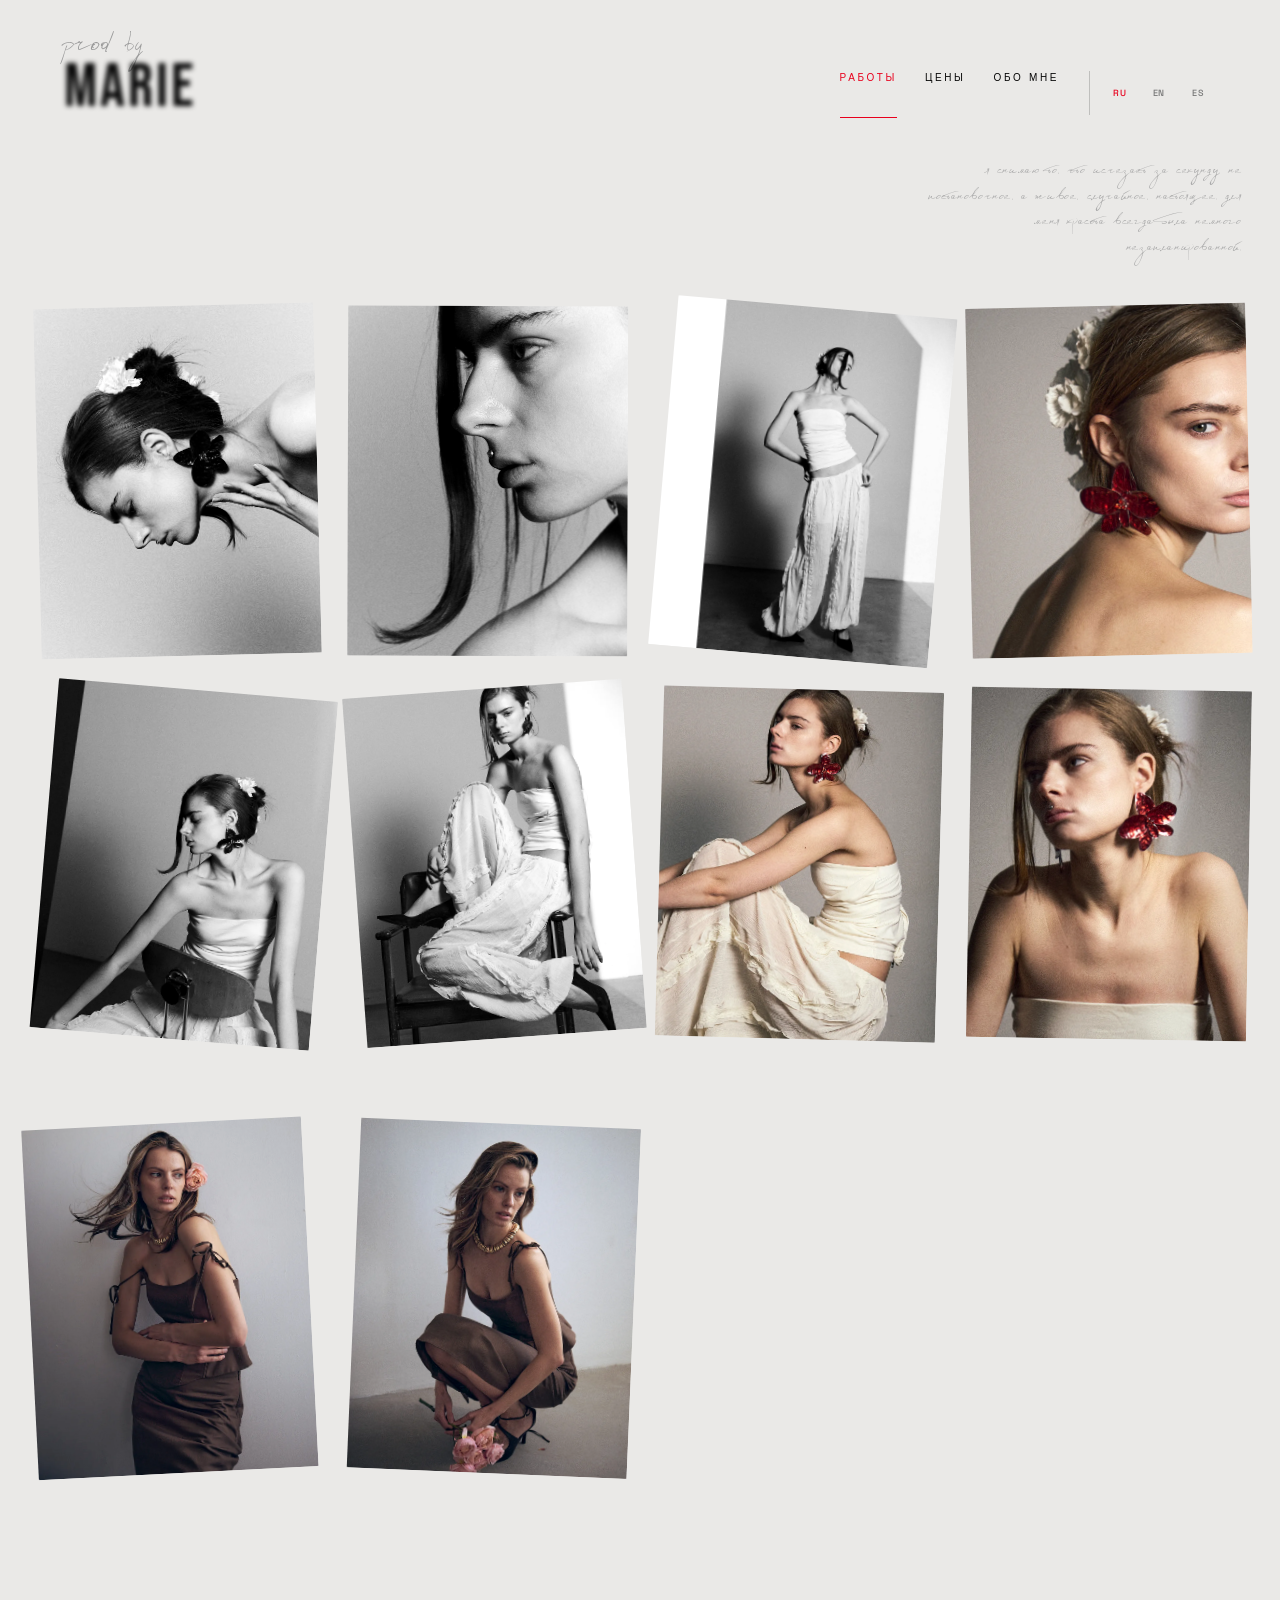
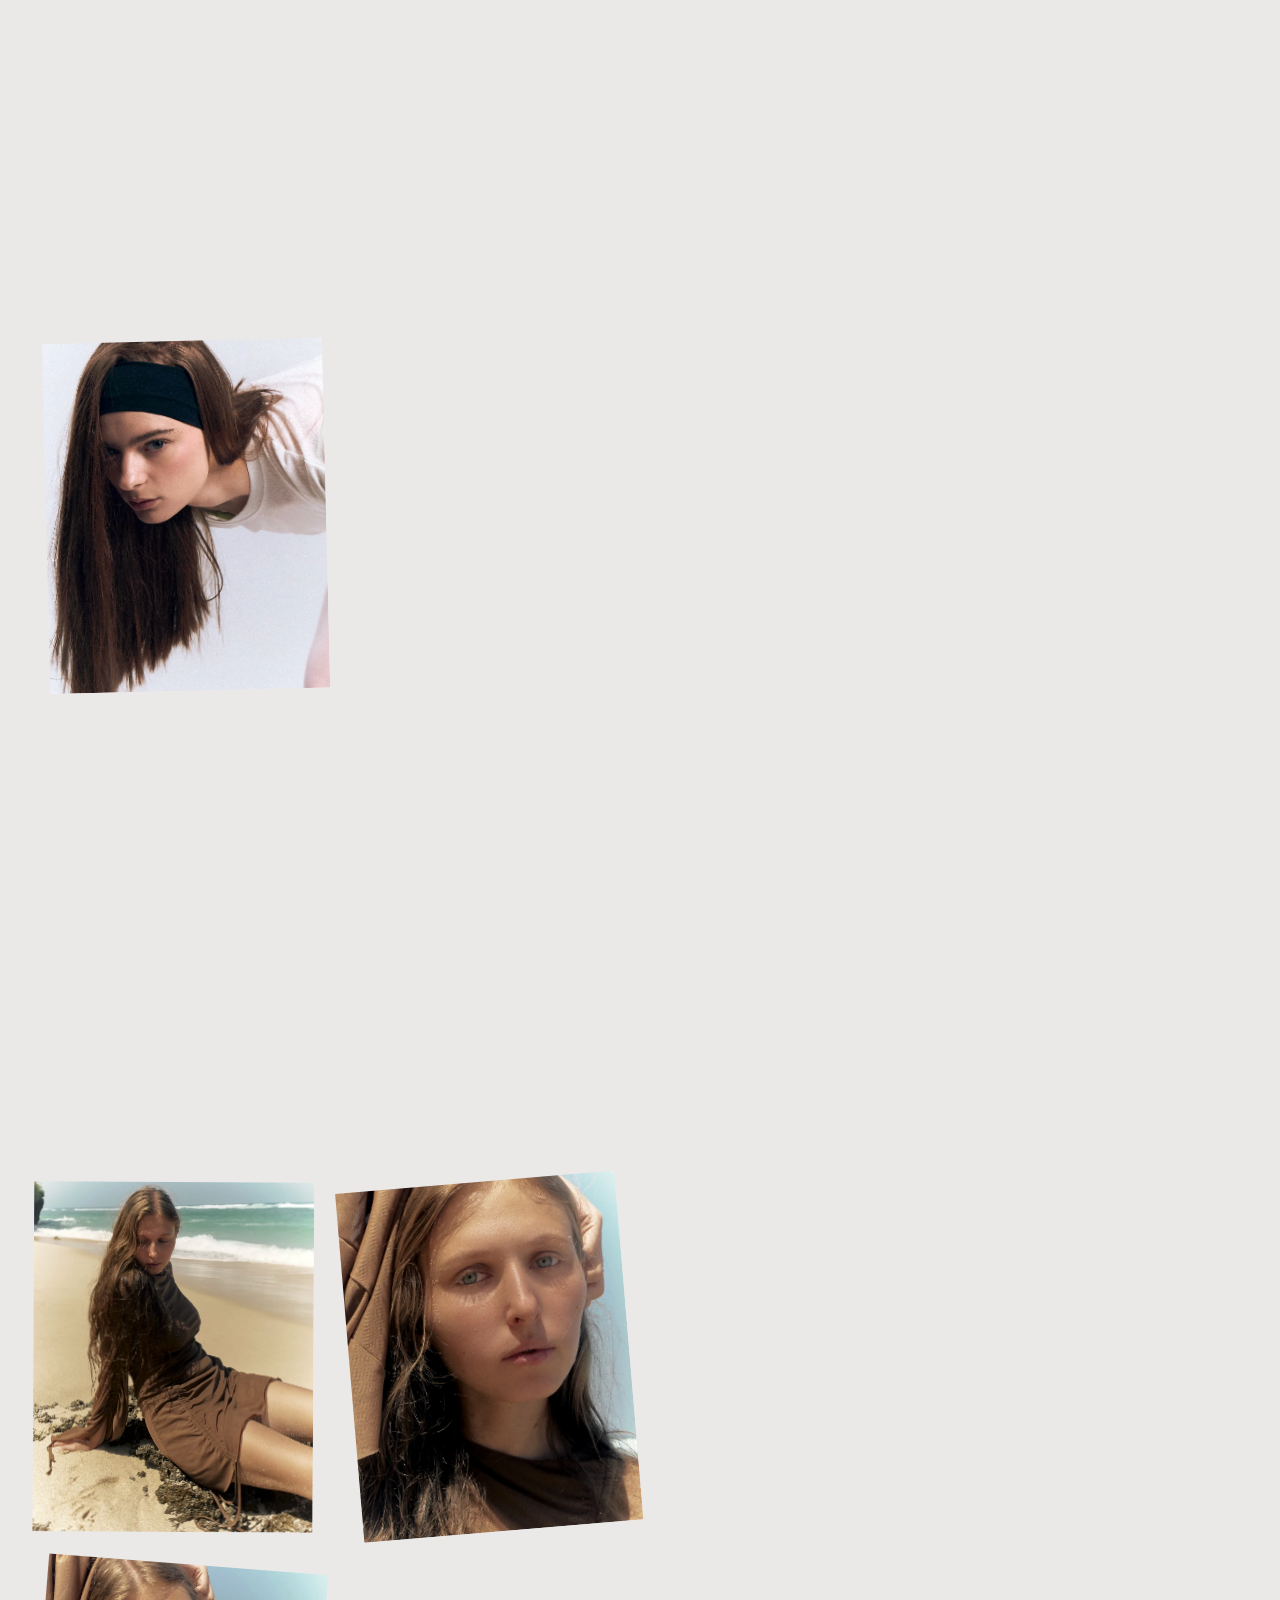
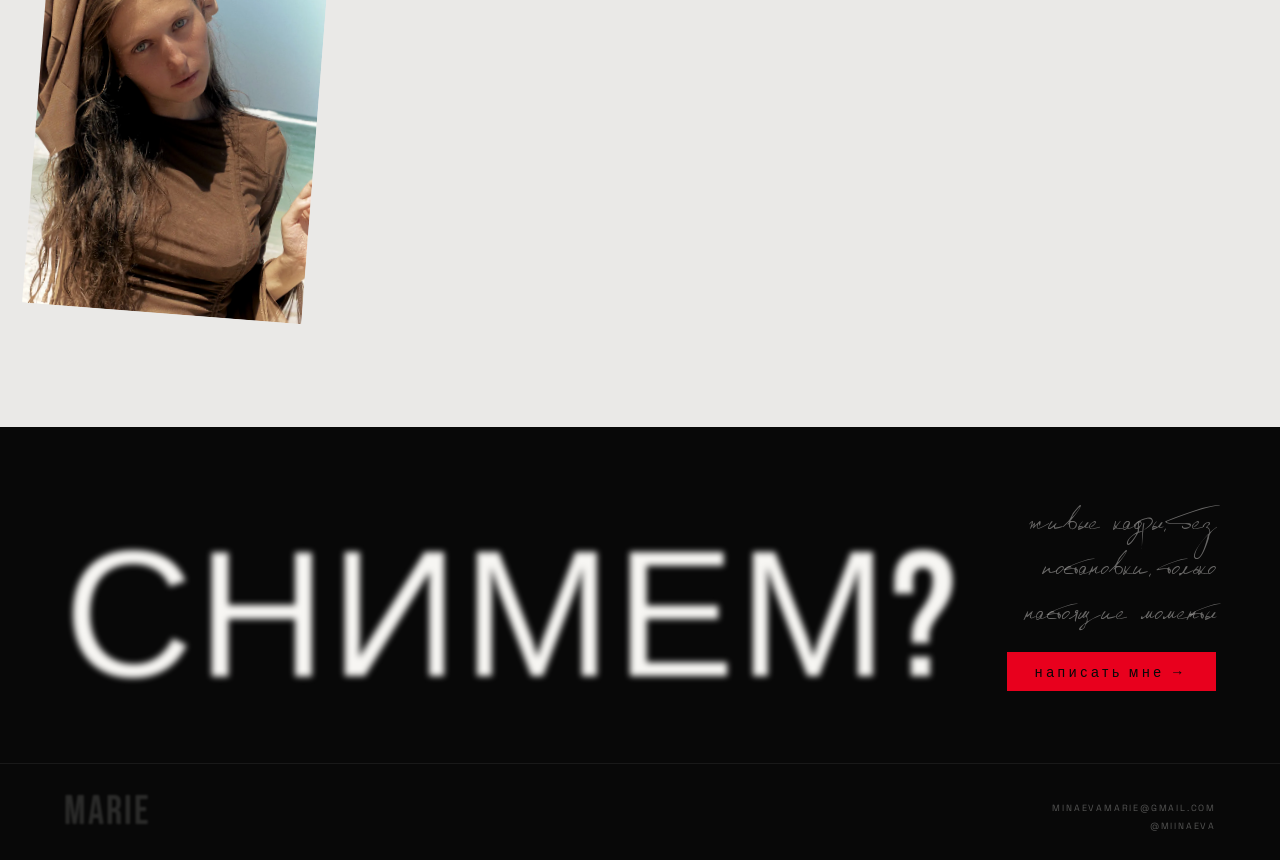
==== commit 621028a2: "Fix nested shoot gallery layout and persistent language switcher" ====
--- a/index.html
+++ b/index.html
@@ -42,7 +42,7 @@
   </div>
 
   <div class="gallery-wrap">
-    <div class="gallery-grid" id="gallery"></div>
+    <div id="gallery"></div>
   </div>
 
   <div class="cta-section">
--- a/style.css
+++ b/style.css
@@ -158,12 +158,6 @@
 .gallery-grid {
   column-width: 260px;
   column-gap: 28px;
-}
-
-/* The outer wrapper holds shoot sections, only each shoot grid gets columns. */
-#gallery.gallery-grid {
-  columns: initial;
-  column-width: auto;
 }
 
 .gallery-shoot { margin-bottom: 52px; }
